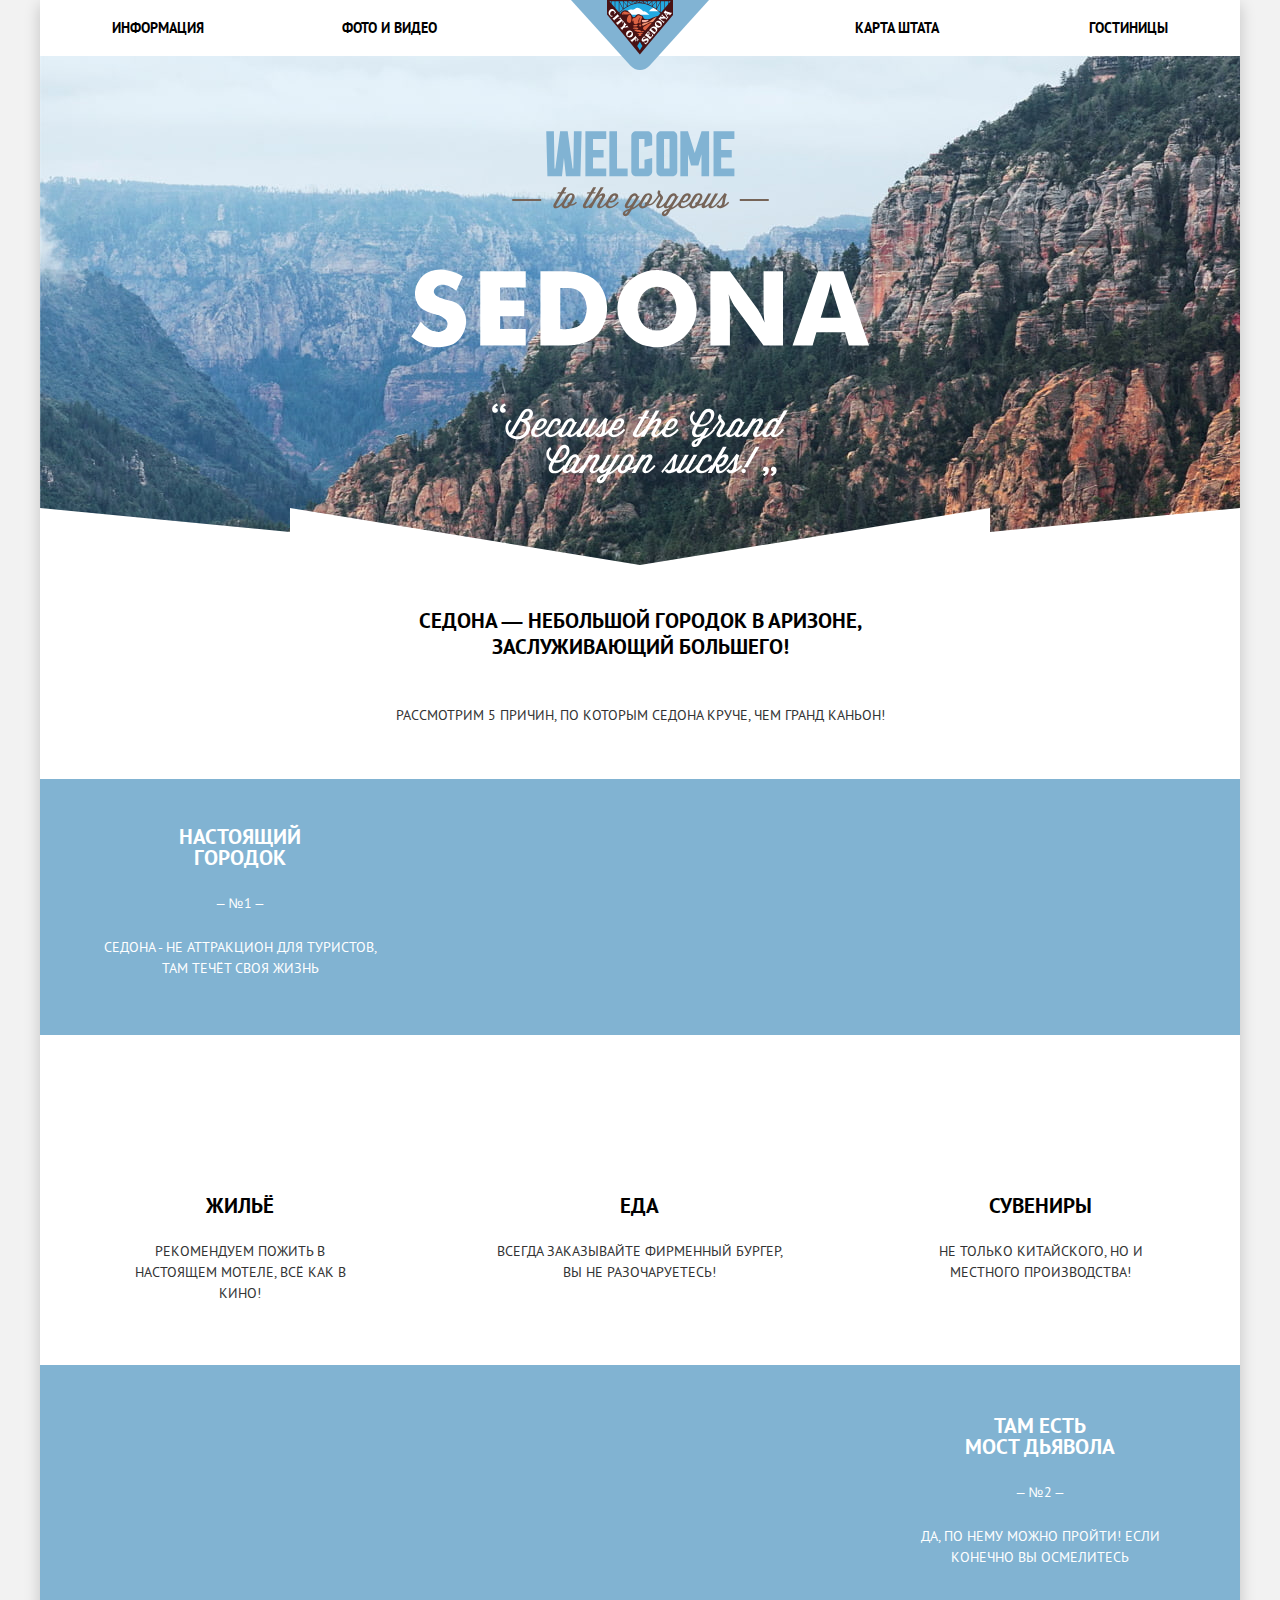
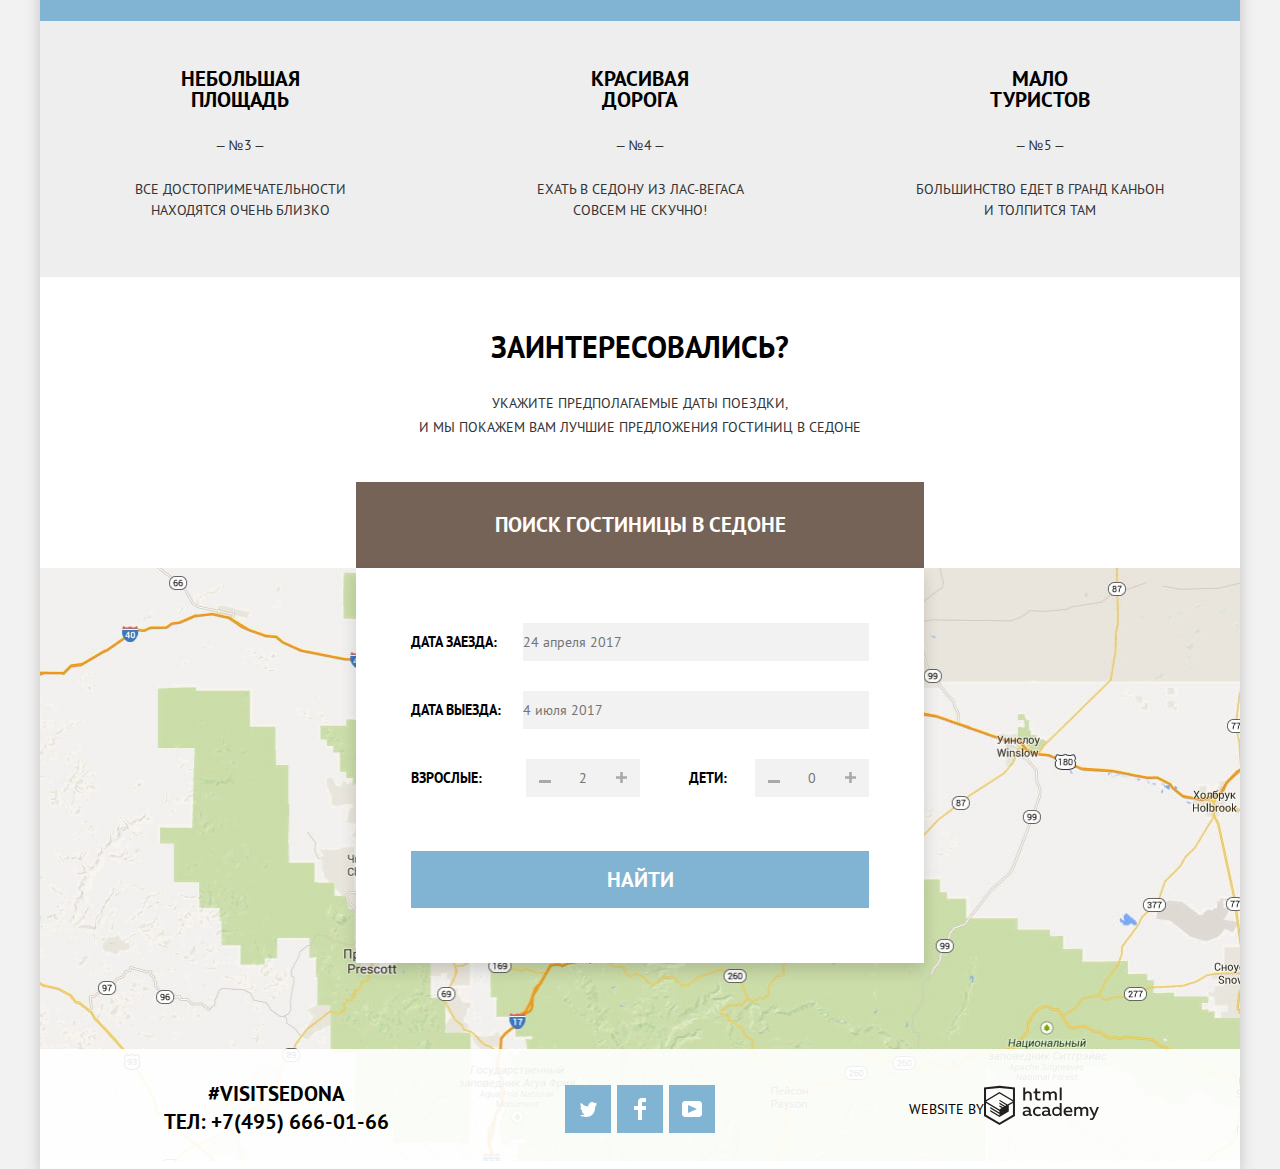
==== index.html @ 0e5178ff "Finished grid" ====
<!DOCTYPE html>
<html lang="ru">
  <head>
    <meta charset="utf-8">
    <title>HTML Academy: Седона</title>
    <link href="css/normalize.css" rel="stylesheet">
    <link href="css/style.css" rel="stylesheet">
  </head>
  <body>
    <div class="main-wrapper">
      <header>
        <!--Navigation bar-->
        <nav class="main-navigation">
          <a class="main-header-logo">
            <img src="img/logo_sedona.svg" width="138" height="70" alt="Логотип сайта поиска отелей «Седона»">
          </a>  
          <ul class="site-navigation">
            <li><a class="nav-link" href="">Информация</a></li>
            <li><a class="nav-link" href="">Фото и видео</a></li>
            <li><a class="nav-link" href="">Карта штата</a></li>
            <li><a class="nav-link" href="hotels.html">Гостиницы</a></li>
          </ul>  
        </nav>
      </header>
    
      <main>
        <section class="features">
          <div class="background-photo">
            <img src="img/caption_welcome.svg" width="457" height="351" alt="Welcome to the gorgeous Sedona, because the Grand Canyon sucks!">
          </div>
          <h1 class="visually-hidden">Cайт поиска отелей «Седона»</h1>
          <div class="features-main">
            <p>Седона — небольшой городок в Аризоне,<br>
              заслуживающий большего!
            </p>    
          </div>
          <div class="features-show">
            <h2>Рассмотрим 5 причин, по которым Седона круче, чем Гранд Каньон!</h2>
          </div>
          <ul class="features-list-first">
            <li class="features-list-light">
              <div class="first-feature">
                <h3 class="feature-title">Настоящий городок</h3>
                <p class="feature-number">&ndash; №1 &ndash;</p>
                <p class="feature-description">Седона - не аттракцион для туристов, там течёт своя жизнь</p>
              </div>
              <ul class="feature-item-list">
                <li class="feature-item-list-house">
                  <h3>Жильё</h3>
                  <p>Рекомендуем пожить в настоящем мотеле, всё как в кино!</p> 
                </li>
                <li class="feature-item-list-food">
                  <h3>Еда</h3>
                  <p>Всегда заказывайте фирменный бургер, вы не разочаруетесь!</p>
                </li>
                <li class="feature-item-list-souvenirs">
                  <h3>Сувениры</h3>
                  <p>Не только китайского, но и местного производства!</p>
                </li>  
              </ul>
            </li>
            <li class="features-list-light">
              <div class="second-feature">
                <h3 class="feature-title">Там есть Мост дьявола</h3>
                <p class="feature-number">&ndash; №2 &ndash;</p>
                <p class="feature-description">Да, по нему можно пройти! Если конечно вы осмелитесь</p>
              </div>
            </li>
          </ul>
          <ul class="features-list-second">
            <li class="features-list-dark">
              <h3 class="feature-title">Небольшая площадь</h3>
              <p class="feature-number">&ndash; №3 &ndash;</p>
              <p class="feature-description">Все достопримечательности находятся очень близко</p>
            </li>
            <li class="features-list-dark">
              <h3 class="feature-title">Красивая дорога</h3>
              <p class="feature-number">&ndash; №4 &ndash;</p>
              <p class="feature-description">Ехать в Седону из Лас-Вегаса совсем не скучно!</p>
            </li>
            <li class="features-list-dark">
              <h3 class="feature-title">Мало туристов</h3>
              <p class="feature-number">&ndash; №5 &ndash;</p>
              <p class="feature-description">Большинство едет в Гранд Каньон и толпится там</p>
            </li>
          </ul>
        </section>
    
        <section>
          <div class="interesting-box">
          <h2 class="visually-hidden">Поиск гостиницы в Седоне</h2>
          <p class="interested-title">Заинтересовались?</p>
          <p class="interested-text">Укажите предполагаемые даты поездки,<br>
           и мы покажем вам лучшие предложения гостиниц в Седоне</p>
          <button class="search-button" type="button">Поиск гостиницы в Седоне</button>
          </div>

          <!--Hotel search form-->
          <div class="search-form-container">
              <form class="search-form" action="https://echo.htmlacademy.ru/" method="get">
                <div class="search-item">
                  <p class="check-in search-fields">
                    <label for="check-in-date">Дата заезда:</label>
                    <input id="check-in-date" type="text" name="check-in-date" placeholder="24 апреля 2017">
                    <!--<button class="button-calendar" type="button">
                      <svg xmlns="http://www.w3.org/2000/svg" width="21" height="22" viewBox="0 0 21 22">
                        <path d="M19.251 2.025h-2.845V.648c0-.381-.294-.689-.656-.689-.363 0-.656.308-.656.689v1.377h-3.938V.648c0-.381-.294-.689-.655-.689-.363 0-.657.308-.657.689v1.377H5.906V.648c0-.381-.294-.689-.656-.689-.363 0-.657.308-.657.689v1.377H1.75C.784 2.025 0 2.847 0 3.862v16.302C0 21.179.784 22 1.75 22h17.501c.966 0 1.749-.821 1.749-1.836V3.862c0-1.015-.783-1.837-1.749-1.837zm.437 18.139a.448.448 0 0 1-.437.459H1.75a.45.45 0 0 1-.438-.459V3.862a.45.45 0 0 1 .438-.459h2.844v1.378c0 .381.294.689.657.689.362 0 .656-.308.656-.689V3.403h3.938v1.378c0 .381.294.689.657.689.361 0 .655-.308.655-.689V3.403h3.938v1.378c0 .381.293.689.656.689.362 0 .656-.308.656-.689V3.403h2.845c.241 0 .437.206.437.459v16.302z"/><path d="M4.594 8.225h2.625v2.066H4.594zM4.594 11.668h2.625v2.067H4.594zM4.594 15.112h2.625v2.066H4.594zM9.188 15.112h2.625v2.066H9.188zM9.188 11.668h2.625v2.067H9.188zM9.188 8.225h2.625v2.066H9.188zM13.781 15.112h2.625v2.066h-2.625zM13.781 11.668h2.625v2.067h-2.625zM13.781 8.225h2.625v2.066h-2.625z"/>
                      </svg>
                    </button>-->
                  </p>
                </div>
                <div class="search-item">
                  <p class="check-out search-fields">
                    <label for="check-out-date">Дата выезда:</label>
                    <input id="check-out-date" type="text" name="check-out-date" placeholder="4 июля 2017">
                    <!--<button class="button-calendar" type="button">
                      <svg xmlns="http://www.w3.org/2000/svg" width="21" height="22" viewBox="0 0 21 22">
                        <path d="M19.251 2.025h-2.845V.648c0-.381-.294-.689-.656-.689-.363 0-.656.308-.656.689v1.377h-3.938V.648c0-.381-.294-.689-.655-.689-.363 0-.657.308-.657.689v1.377H5.906V.648c0-.381-.294-.689-.656-.689-.363 0-.657.308-.657.689v1.377H1.75C.784 2.025 0 2.847 0 3.862v16.302C0 21.179.784 22 1.75 22h17.501c.966 0 1.749-.821 1.749-1.836V3.862c0-1.015-.783-1.837-1.749-1.837zm.437 18.139a.448.448 0 0 1-.437.459H1.75a.45.45 0 0 1-.438-.459V3.862a.45.45 0 0 1 .438-.459h2.844v1.378c0 .381.294.689.657.689.362 0 .656-.308.656-.689V3.403h3.938v1.378c0 .381.294.689.657.689.361 0 .655-.308.655-.689V3.403h3.938v1.378c0 .381.293.689.656.689.362 0 .656-.308.656-.689V3.403h2.845c.241 0 .437.206.437.459v16.302z"/><path d="M4.594 8.225h2.625v2.066H4.594zM4.594 11.668h2.625v2.067H4.594zM4.594 15.112h2.625v2.066H4.594zM9.188 15.112h2.625v2.066H9.188zM9.188 11.668h2.625v2.067H9.188zM9.188 8.225h2.625v2.066H9.188zM13.781 15.112h2.625v2.066h-2.625zM13.781 11.668h2.625v2.067h-2.625zM13.781 8.225h2.625v2.066h-2.625z"/>
                      </svg>
                    </button>-->
                  </p>
                </div>
                <div class="search-item-guests">
                  <p class="guests search-fields">
                    <label for="adults">Взрослые:</label>
                    <button class="button-minus btn-minus-adults" type="button">
                        <svg width="12" height="3" viewBox="0 0 12 3" fill="none" xmlns="http://www.w3.org/2000/svg">
                          <rect width="12" height="3" fill="#A9A9A9"/>
                        </svg>
                    </button> 
                    <input id="adults" type="text" name="amount-of-adults" placeholder="2">
                    <button class="button-plus" type="button">
                        <svg width="11" height="11" viewBox="0 0 11 11" fill="none" xmlns="http://www.w3.org/2000/svg">
                          <path fill-rule="evenodd" clip-rule="evenodd" d="M4.23086 6.76932V11H6.76932V6.76932H11V4.23086H6.76932V0H4.23085V4.23086H0V6.76932H4.23086Z" fill="#A9A9A9"/>
                        </svg>
                    </button>
                  </p>
                  <p class="guests search-fields">
                    <label class="children-label" for="children">Дети:</label>
                    <button class="button-minus btn-minus-children" type="button">
                      <svg width="12" height="3" viewBox="0 0 12 3" fill="none" xmlns="http://www.w3.org/2000/svg">
                      <rect width="12" height="3" fill="#A9A9A9"/>
                      </svg>
                    </button>
                    <input id="children" type="text" name="amount-of-children" placeholder="0">
                    <button class="button-plus" type="button">
                      <svg width="11" height="11" viewBox="0 0 11 11" fill="none" xmlns="http://www.w3.org/2000/svg">
                      <path fill-rule="evenodd" clip-rule="evenodd" d="M4.23086 6.76932V11H6.76932V6.76932H11V4.23086H6.76932V0H4.23085V4.23086H0V6.76932H4.23086Z" fill="#A9A9A9"/>
                      </svg>
                    </button>
                  </p>
                </div>
                <button class="submit-button" type="submit">Найти</button>
              </form>
          </div>
        </section>
        <div class="map">
        <img src="img/map.jpg" width="1200" height="594" alt="Карта города Седона">
        </div>
      </main>   
      
      <footer class="main-footer">
        <section class="footer-contacts">
          <h3 class="visually-hidden">Контакты</h3>
          <p>
            <a href="">#visitSEDONA</a><br>
            <a href="tel:+74956660166">Тел: +7(495) 666-01-66</a>
          </p>
        </section>
    
        <section class="footer-social">
          <h3 class="visually-hidden">Ссылки на соцсети</h3>
          <ul>
            <li>
              <a class="social-button" href="">
                <span class="visually-hidden">Твиттер</span>
                <svg width="17" height="16" viewBox="0 0 17 16" fill="none" xmlns="http://www.w3.org/2000/svg">
                  <title>twitter</title>
                  <path d="M10.95 1.14409C12.635 0.648089 13.934 1.41409 14.527 2.32309C15.2 2.09209 15.858 1.84209 16.538 1.61509C16.5249 2.30145 16.2117 2.94761 15.681 3.38309C16.366 3.55309 16.985 2.89209 16.985 2.89209C16.816 3.89209 15.979 4.68009 15.422 4.91609C15.191 11.6661 12.247 16.1331 5.34498 15.9981H4.89898C4.48898 15.9981 0.734977 15.5381 0.000976562 14.1111C2.27198 14.3071 3.89398 13.6891 4.69398 12.9341C3.73398 12.6341 2.01498 12.4571 1.71498 9.98409C2.06398 10.0901 2.27898 10.2121 2.90498 10.1031C1.70498 9.24709 0.373977 8.53009 0.447977 6.33009C0.732977 6.65809 1.51498 6.86609 1.78798 6.80209C1.08498 6.56109 -0.182023 3.44209 0.893977 1.85009C2.71198 3.70409 4.62898 5.45609 8.04598 5.62309C8.25398 3.33009 9.18298 1.79309 10.95 1.14409Z" fill="white"/>
                </svg>
              </a>         
            </li>
              <li>
                <a class="social-button" href="">
                  <span class="visually-hidden">Фейсбук</span>
                  <svg xmlns="http://www.w3.org/2000/svg" width="12" height="22" viewBox="0 0 12 22">
                    <title>facebook</title>
                    <path fill="#FFF" d="M12 4V0H8a4 4 0 0 0-4 4v4H0v4h4v10h4V12h4V8H8V4h4z"/>
                  </svg>
                </a>
              </li>
              <li>
                <a class="social-button" href="">
                  <span class="visually-hidden">Ютуб</span>
                  <svg xmlns="http://www.w3.org/2000/svg" xmlns:xlink="http://www.w3.org/1999/xlink" width="20" height="16" viewBox="0 0 20 16">
                  <title>youtube</title>
                  <path fill="#FFF" d="M17 0H3C1.35 0 0 1.35 0 3v10c0 1.65 1.35 3 3 3h14c1.65 0 3-1.35 3-3V3c0-1.65-1.35-3-3-3zM6.027 11.998V4.002L15.014 8l-8.987 3.998z"/>
                  </svg>
                </a>
              </li>
          </ul>
        </section>
    
        <p class="footer-copyright">Website by 
          <a class="logo-academy" href="https://htmlacademy.ru/intensive/htmlcss">
            <svg id="Layer_1" data-name="Layer 1" xmlns="http://www.w3.org/2000/svg" width="115" height="41" viewBox="0 0 108.08 36.85">
              <title>Перейти на сайт HtmlAcademy</title>
              <path d="M44.61,26.88a2,2,0,0,0,.55-0.1v1.33a3.25,3.25,0,0,1-1.18.21,1.67,1.67,0,0,1-1.67-1,4.84,4.84,0,0,1-3.14,1.08c-1.51,0-2.91-.83-2.91-2.55,0-2.13,2-2.79,3.71-2.79a11.08,11.08,0,0,1,2.17.25v-0.3c0-1-.76-1.77-2.19-1.77a7.42,7.42,0,0,0-3,.64v-1.7a10.21,10.21,0,0,1,3.19-.55c2.36,0,3.81,1.12,3.81,3.65v3a0.54,0.54,0,0,0,.49.59h0.17Zm-6.44-1.13A1.35,1.35,0,0,0,39.63,27h0.11a3.39,3.39,0,0,0,2.41-1V24.58a9.72,9.72,0,0,0-1.81-.21c-1,0-2.16.33-2.16,1.38h0Zm12.36-6.11a5,5,0,0,1,2.57.64V22a4.08,4.08,0,0,0-2.3-.7,2.75,2.75,0,1,0,0,5.49,5,5,0,0,0,2.43-.64v1.71a6.27,6.27,0,0,1-2.76.57A4.21,4.21,0,0,1,46,24.51q0-.21,0-0.41a4.32,4.32,0,0,1,4.18-4.46h0.38Zm12.17,7.24a2,2,0,0,0,.55-0.1v1.33a3.25,3.25,0,0,1-1.18.21,1.67,1.67,0,0,1-1.67-1,4.84,4.84,0,0,1-3.14,1.08c-1.51,0-2.91-.83-2.91-2.55,0-2.13,2-2.79,3.71-2.79a11.08,11.08,0,0,1,2.17.25v-0.3c0-1-.76-1.77-2.19-1.77a7.42,7.42,0,0,0-3,.64v-1.7a10.21,10.21,0,0,1,3.19-.55c2.36,0,3.81,1.12,3.81,3.65v3a0.54,0.54,0,0,0,.49.59h0.17Zm-6.44-1.13A1.35,1.35,0,0,0,57.73,27h0.11a3.39,3.39,0,0,0,2.41-1V24.58a9.72,9.72,0,0,0-1.81-.21c-1.06,0-2.16.33-2.16,1.38h0ZM73,16V28.2H71.35V26.88a3.88,3.88,0,0,1-3.19,1.54,4.4,4.4,0,0,1,0-8.78,3.81,3.81,0,0,1,3,1.3V16H73Zm-4.53,5.22a2.76,2.76,0,1,0,0,5.52A2.86,2.86,0,0,0,71.15,25V23A2.91,2.91,0,0,0,68.49,21.27ZM79,19.64c3.31,0,4.46,2.68,3.92,5.09H76.7c0.21,1.5,1.67,2.11,3.19,2.11a6.11,6.11,0,0,0,2.64-.59v1.6a7.14,7.14,0,0,1-3,.57C77,28.42,74.78,27,74.78,24a4.18,4.18,0,0,1,4-4.39H79Zm0.09,1.54a2.28,2.28,0,0,0-2.44,2.1v0.06H81.3A2,2,0,0,0,79.13,21.18Zm5.73,7V19.87h1.65v1a3.81,3.81,0,0,1,2.78-1.27A2.86,2.86,0,0,1,91.89,21a4.12,4.12,0,0,1,2.91-1.33A3.06,3.06,0,0,1,98,23V28.2h-1.9V23.05a1.59,1.59,0,0,0-1.42-1.75H94.42a2.8,2.8,0,0,0-2.07,1.12V28.2h-1.9V23.05A1.59,1.59,0,0,0,89,21.31H88.8a3,3,0,0,0-2.21,1.29v5.63H84.86Zm21.31-8.33h1.9l-3.91,9.46c-0.9,2.17-2.09,2.86-3.35,2.86a4.76,4.76,0,0,1-1.1-.14V30.46a2.86,2.86,0,0,0,.85.12c0.9,0,1.58-.64,2.07-1.9l0.17-.42-4-8.4h2l2.86,6.29ZM38.73,1.46V6.22a3.81,3.81,0,0,1,2.7-1.14,3.25,3.25,0,0,1,3.44,3.4v5.15H43V8.72a1.81,1.81,0,0,0-1.61-2h-0.3a2.93,2.93,0,0,0-2.32,1.39v5.52h-1.9V1.46h1.9ZM49.94,2.31v3h3V6.91h-3v3.81c0,1.1.5,1.46,1.58,1.46a4.49,4.49,0,0,0,1.69-.33v1.6A6.8,6.8,0,0,1,51,13.8a2.55,2.55,0,0,1-2.86-2.74V6.89H46.58V5.26h1.5V2.74Zm5.4,11.31V5.28H57v1A3.81,3.81,0,0,1,59.77,5a2.86,2.86,0,0,1,2.6,1.33A4.12,4.12,0,0,1,65.28,5,3.06,3.06,0,0,1,68.44,8.4v5.21h-1.9V8.46a1.59,1.59,0,0,0-1.42-1.75H64.89a2.8,2.8,0,0,0-2.07,1.12v5.78h-1.9V8.46A1.59,1.59,0,0,0,59.5,6.71H59.27A3,3,0,0,0,57.06,8v5.63H55.34ZM71.17,1.45H73V13.6H71.17V1.45ZM14.71,0H14.55L0,1.54V28.21l14.55,8.66,14.55-8.66V1.54Zm12.5,27.1L14.55,34.64,1.9,27.12V16.18l12.59,7.5V25L5.86,19.9v1.31l8.68,5.21v1.39L5.87,22.65V24l8.68,5.21,8.75-5.24V18.31L27.2,16V27.12Zm0-12.53-3.48,2-1.6,1L14.51,13v1.31L21,18.23H21l-0.14.09-1,.54-5.37-3.2V17l4.24,2.52-1,.67-3.2-1.9v1.31l2.1,1.24L14.5,22.1,2,14.65,14.51,7.11Zm0-1.32L14.49,5.76,1.91,13.25v-10L14.56,1.92,27.21,3.25v10h0Z" transform="translate(0 -0.02)" fill="#231f20"/>
            </svg>
          </a>
        </p> 
      </footer>      
    </div>
  </body>
</html>
---- css/style.css ----
.visually-hidden {
  position: absolute;
  width: 1px;
  height: 1px;
  margin: -1px;
  border: 0;
  padding: 0;
  clip: rect(0 0 0 0);
  overflow: hidden;
}

@font-face {
  font-family: 'PT Sans';
  font-style: normal;
  font-weight: normal;
  src: url("../fonts/ptsans.woff2") format("woff2"),
  url("../fonts/ptsans.woff") format("woff");
}

@font-face {
  font-family: 'PT Sans';
  font-style: normal;
  font-weight: bold;
  src: url("../fonts/ptsansbold.woff2") format("woff2"),
  url("../fonts/ptsansbold.woff") format("woff");
}

:root {
  --basic-black: #000000;
  --basic-white: #FFFFFF;
  --basic-dark: #333333;
  --basic-brown: #766357;
  --basic-grey: #F2F2F2;
  --bright: #81B3D2;

  --form-background: #888888;
  
  --button-brown-hover:#604E43;
  --button-brown-active:#503E33;
  
  --bright-hover: #669EC0;
  --bright-active: #5496BD;

  --light-grey: #EEEEEE;
  --grey-hover: #EBEBEB;
  --light-brown: #A9A9A9; 
  --footer-color: rgba(255, 255, 255, 0.9);
  --white-active: rgba(255, 255, 255, 0.3);
  --arrow-up: #CACACA;

  --rating-color: #666666;

  --logo-normal-background: #231F20;
  --logo-pressed-background: #BDBBBC;

  --black-with-opacity: rgba(0, 0, 0, 0.3);
  --form-shadow-color: rgba(0, 1, 1, 0.15);
  --pages-shadow: rgba(0, 1, 1, 0.2);
  --border-color: #E5E5E5;
}

body {
  min-width: 1200px;
  margin: 0;
  padding: 0;
  font-family: "PT Sans", Arial, sans-serif;
  font-size: 14px;
  line-height: 26px;
  font-weight: bold;
  color: var(--basic-black);
  text-transform: uppercase;
  background-color: var(--basic-grey);
  background-position: top center;
  background-repeat: no-repeat;
}

a {
  text-decoration: none;
}
  
img {
  max-width: 100%;
  height: auto;
}

:focus {
  outline: none;
}


/* Grid */

html {
  height: 100%;
}

.main-wrapper {
  min-height: 100%;
  display: grid;
  grid-template-rows: min-content 1fr min-content;
  align-content: start;
  width: 1200px;
  margin-right: auto;
  margin-left: auto;
  background-color: var(--basic-white); 
  box-shadow: 0px 5px 15px var(--pages-shadow);
}

.container {
  width: 1054px;
  margin-left: auto;
  margin-right: auto;
}
/* Main navigation */

.main-navigation {
  position: relative;

  font-size: 14px; /*Может это не нужно, отнаследуется от body?*/
  line-height: 26px; /*Может это не нужно, отнаследуется от body?*/
  color: var(--basic-black);
  background-position: center;
}

.main-header-logo {
  position: absolute;
  top: 0;
  left: 50%;
  transform: translateX(-50%);
  width: 138px;
  height: 70px;
}

.site-navigation {
  display: flex;
  align-items: center;
  width: auto;
  min-height: 56px;
  padding-left: 72px;
  padding-right: 72px;
  margin: 0;
  list-style: none;
}

.site-navigation li {
  flex-basis: 100%; 
}

.site-navigation li:first-child,
.site-navigation li:nth-child(2) {
  text-align: left;
}

.site-navigation li:nth-child(3) {
  margin-left: 138px;
}

.site-navigation li:nth-child(3) ,
.site-navigation li:last-child {
  text-align: right;
}

.site-navigation a:not([href]) {
  color: var(--basic-brown);
}

/* User navigation */

.site-navigation a {
  color: var(--basic-black);
}

.nav-link:visited {
  color: var(--black-with-opacity);
}

.nav-link:focus {
  color: var(--bright);
}

.nav-link:hover {
  color: var(--bright);
}

.nav-link:active {
  color: var(--black-with-opacity);
}

/*Index page-Main*/

.background-photo {
  height: 509px;
  background-image: 
    url("../img/zigzag.svg"),
    url("../img/background_photo_index.jpg");
  background-repeat: no-repeat;
  background-position: center bottom -2px, center top;
}

.background-photo img {
  display: block;
  width: 459px;
  margin: 0 auto;
  padding-top: 75px;
}

/*Features*/

.features {
  text-align: center;
  font-size: 21px;
  line-height: 26px;
}

.features-main {
  display: flex;
  flex-wrap: wrap;
  justify-content: center;
  text-align: center;
  align-items: center;
  margin-top: 43px;
  margin-bottom: 42px;
}

.features-main p {
  font-size: 21px;
  line-height: 26px;
  margin: 0;
}

.features-show {
  display: flex;
  flex-wrap: wrap;
  justify-content: center;
  text-align: center;
  align-items: center;
  margin-bottom: 51px;
}

.features-show h2 {
  margin: 0;
  font-size: 14px;
  line-height: 26px;
  font-weight: normal;
  color: var(--basic-dark);
}

.features-list-first {
  display: flex;
  flex-direction: column;
  flex-wrap: wrap;

  list-style: none;
  padding: 0;
  margin: 0;
}

.first-feature {
  display: flex;
  flex-direction: column;
  align-items: center;
  flex-wrap: wrap;
  width: 400px;
  min-height: 256px;
  margin: 0;
}

.features-list-light {
  color: var(--basic-white);
  background-color: var(--bright);
}

.feature-title {
  margin-top: 0;
  margin-bottom: 25px;
  font-size: 21px;
  line-height: 21px;
}

.first-feature .feature-title {
  padding-top: 47px;
  display: flex;
  flex-wrap: wrap;
  width: 122px;
}

.first-feature .feature-description {
  display: flex;
  flex-wrap: wrap;
  width: 297px;
}

.feature-number {
  margin-top: 0;
  margin-bottom: 23px;
}

.feature-description {
  margin: 0;
}

.feature-number,
.feature-description {
  font-weight: normal;
  font-size: 14px;
  line-height: 21px;
}

.feature-item-list {
  display: flex;
  flex-wrap: wrap;
  min-height: 330px;
  padding: 0;
 
  list-style: none;
  background-color: var(--basic-white);
}

.feature-item-list-house {
  width: 254px;
  margin-top: 160px;
  margin-bottom: 0;
  margin-left: 73px;
  margin-right: 124px;
}

.feature-item-list-food {
  width: 297px;
  margin-top: 160px;
  margin-bottom: 0;
  margin-right: 118px;
}

.feature-item-list-souvenirs {
  margin-top: 160px;
  margin-bottom: 0;
  width: 269px;
}

.feature-item-list h3 {
  margin: 0;
  margin-bottom: 25px;
  font-size: 21px;
  line-height: 21px;
  color: var(--basic-black);
}

.feature-item-list p {
  margin: 0;
  font-weight: normal;
  font-size: 14px;
  line-height: 21px;
  color: var(--basic-dark);
}

.second-feature{
  display: flex;
  flex-direction: column;
  align-items: center;
  flex-wrap: wrap;
  width: 400px;
  min-height: 256px;
  margin: 0;
  margin-left: auto;
}

.second-feature .feature-title {
  padding-top: 50px;
  display: flex;
  flex-wrap: wrap;
  width: 150px;
}

.second-feature .feature-description {
  display: flex;
  flex-wrap: wrap;
  width: 301px;
}

.features-list-second {
  display: flex;
  flex-wrap: wrap;
  height: 256px;
  width: 100%;

  list-style: none;
  background-color: var(--light-grey);
  padding: 0;
  margin: 0;
}

.features-list-dark {
  display: flex;
  flex-direction: column;
  align-items: center;
  width: 400px;
  padding-top: 47px;
  padding-bottom: 54px;
}

.features-list-dark .feature-title {
  display: flex;
  flex-wrap: wrap;
  align-items: center;
  width: 119px;

  font-size: 21px;
  line-height: 21px;
}

.features-list-dark .feature-description {
  display: flex;
  flex-wrap: wrap;
  align-items: center;
  width: 258px;
}

.features-list-dark .feature-description,
.features-list-dark .feature-number {
  font-weight: normal;
  font-size: 14px;
  line-height: 21px;
  color: var(--basic-dark);
}

.interesting-box {
  display: flex;
  flex-direction: column;
  flex-wrap: wrap;
  min-height: 233px;
  margin-top: 58px;
  align-items: center;
}

.interested-title {
  text-align: center;
  margin: 0;
  font-size: 30px;
  line-height: 24px;
}

.interested-text {
  text-align: center;
  margin-top: 32px;
  line-height: 24px;
  color: var(--basic-dark);
  font-weight: normal;
}

/*Button navigation*/

.search-button {
  display: flex;
  flex-direction: column;
  align-items: center;
  justify-content: center;
  margin-top: auto;
  width: 568px;
  height: 86px;
  padding: 0;

  font-family: PT Sans;
  font-style: normal;
  font-weight: bold;
  font-size: 21px;
  line-height: 26px;
  text-transform: uppercase;
  color: var(--basic-white);
  background-color: var(--basic-brown);
  border: none;
}

.search-button:hover,
.search-button:focus {
  background-color: var(--button-brown-hover);
}

.search-button:active {
  color: var(--white-active);
  background-color: var(--button-brown-active);
}

/*Hotel search form*/

.search-form-container {
  position: absolute;
  width: 1200px;
  display: flex;
  justify-content: center;
}

.search-form {
 /* display: grid;
  grid-template-columns: 1fr;
  grid-template-rows: 30px 30px 54px auto;
  grid-column-gap: 0px;
  grid-row-gap: 30px;*/
  display: flex;
  flex-direction: column;
  align-items: center;
  width: 458px;
  height: 285px;
  padding: 55px 55px;
 
  background: var(--basic-white);
  box-shadow: 0px 7px 15px var(--form-shadow-color);
}

.search-item .check-in {
  margin-top: 0;
  margin-bottom: 0;
}

.search-item-guests {
  display: flex;
  justify-content: space-between;
  width: 100%;
  margin-bottom: 30px;
}

.guests {
  width: 100%;
  min-width: 226px;
}

.children-label {
  margin-left: auto;
}

.search-item-guests .guests {
  margin-top: 0;
  margin-bottom: 0;
}

.search-form:nth-last-child(-1) {
  margin-top: 0;
  margin-bottom: 0;
}

.check-out {
  margin: 0;
}

.check-in input,
.check-out input {
  width: 346px;
  height: 38px;
  padding: 0;
}

.guests input {
  width: 38px;
  height: 38px;
  padding: 0;
  text-align: center;
}

.search-item {
  min-width: 458px;
  margin-bottom: 30px;
  margin-top: 0;
  justify-self: center;
}

.search-fields {
  display: flex;
  justify-content: space-between;
  align-items: center;
}

.search-fields label {
  font-weight: bold;
  font-size: 14px;
  line-height: 26px;
  align-items: center;
}

.search-fields input {
  background-color: var(--basic-grey);
  border: none;
}

.search-fields input:hover {
  background-color: var(--grey-hover);
}

.search-fields input:focus {
  background: var(--basic-white);
  border: 2px solid var(--border-color);
  box-sizing: border-box;
}

.btn-minus-children {
  margin-left: 28px;
}

.btn-minus-adults {
  margin-left: auto;
}

.button-minus,
.button-plus {
  width: 38px;
  height: 38px;
  padding: 0;
}

.button-minus,
.button-plus,
.button-calendar {
  fill: var(--light-brown);
  background-color: var(--basic-grey);
  border: none;
  /*margin: 0;*/
}

.button-minus:hover rect,
.button-minus:focus rect,
.button-plus:hover path,
.button-plus:focus path,
.button-calendar:hover path,
.button-calendar:focus path {
  fill: var(--basic-black);
}

.button-minus:active rect,
.button-plus:active path,
.button-calendar:active path {
  fill: var(--bright);
} 

.submit-button {
  /*grid-area: 4 / 1 / 5 / 2;
  justify-self: center;*/
  width: 458px;
  height: 58px;
  padding: 0;
  margin-top: 24px;
  margin-left: 0;
  margin-bottom: 0;
  margin-right: 0;
  font-family: PT Sans;
  font-style: normal;
  font-weight: bold;
  font-size: 21px;
  line-height: 26px;
  text-align: center;
  text-transform: uppercase;
  color: var(--basic-white);
  background-color: var(--bright);
  border: none;
}

.submit-button:hover,
.submit-button:focus {
  background-color: var(--bright-hover);
}

.submit-button:active {
  color: var(--white-active);
  background-color: var(--bright-active);
}

.map {
  margin-bottom: -120px;
}

/* Footer */

.main-footer {
  display: grid;
  align-items: center;
  grid-template-columns: 1fr 1fr 1fr;
  padding-left: 73px;
  padding-right: 73px;
  min-height: 120px;

  color: var(--basic-black);
  background-color: var(--footer-color);
}

.footer-contacts {
  margin: 0;
  width: 327px;
  text-align: center;
}

.footer-contacts a {
  font-size: 21px;
  line-height: 26px;
  color: var(--basic-black);
  text-decoration: none;
}

.footer-contacts a:hover,
.footer-contacts a:focus {
  color: var(--bright);
  text-decoration: none;
}

.footer-social {
  width: 400px;
  justify-self: center;
  text-align: center;
}

.footer-social ul {
  display: flex;
  justify-content: space-between;
  width: 150px;
  margin: auto;
  padding: 0;

  list-style: none;
}

.footer-social li {
  width: 46px;
  height: 48px;
  background-color: var(--bright);
}

.social-button {
  text-decoration: none;
  display: flex;
  align-items: center;
  justify-content: center;
  width: 100%;
  height: 100%;
}

.social-button:focus {
  background-color: var(--bright-hover);
}

.social-button:hover {
  background-color: var(--bright-hover);
}

.social-button:active path{
  background-color: var(--bright-active);
  fill: var(--white-active);
}

.footer-copyright {
  display: flex;
  justify-content: center;
  align-items: center;
  width: 327px;
  margin: 0;

  font-weight: normal;
  font-size: 14px;
  line-height: 26px;
  text-align: center;
}

.logo-academy path {
  fill:var(--logo-normal-background);
}

.logo-academy:focus path{
  fill: var(--bright);
}

.logo-academy:hover path {
  fill: var(--bright);
}

.logo-academy:active path{
  fill: var(--logo-pressed-background);
}

/*Hotel page-Main*/
/*Hotel filter form*/

.hotel-filter {
  display: flex;
  flex-wrap: wrap;
  width: 1200px;
  min-height: 217px;

  background-color: var(--form-background);
  background-image: 
    url("../img/background_photo_hotels.jpg");
  background-repeat: no-repeat;
}

.hotel-filter-form {
  display: flex;
  flex-wrap: wrap;
  width: 100%;
  height: 100%;
  margin-left: 72px;
  margin-right: 73px;
  margin-top: 26px;
  margin-bottom: 31px;

  /*background-color: var(--form-background);
  background-image: 
    url("../img/background_photo_hotels.jpg");
  background-repeat: no-repeat;*/
}

.infrastructure-item {
  margin: 0;
  margin-right: 119px;
  padding: 0;
  border: none;
}

.infrastructure {
 display: grid;
 gap: 25px;
 margin: 0;
 margin-top: 24px;
 padding: 0;
}

.housing-type {
  display: grid;
  gap: 25px;
  margin: 0;
  margin-top: 24px;
  padding: 0;
}

.housing-type-item {
  margin: 0;
  padding: 0;
  border: none;
}

.rate {
  display: flex;
  flex-direction: column;
  align-items: flex-start;
  min-width: 317px;
  margin: 0;
  margin-left: auto;
  padding: 0;
  border: none;
}

.rate-price {
  margin: 0;
  align-content: flex-start;
}

.price {
  margin: 0;
  margin-top: 11px;
}

.hotel-filter-form legend,
.rate {
  font-size: 16px;
  line-height: 21px;
  color: var(--basic-white);
}

.infrastructure,
.housing-type {
  list-style: none;
}

.infrastructure li,
.housing-type li {
  font-weight: normal;
  font-size: 14px;
  line-height: 21px;
  color: var(--basic-white);
}

.show-button {
  display: flex;
  width: 137px;
  height: 36px;
  align-items: center;
  justify-content: center;
  padding: 0;
  margin: 0;
  margin-top: 55px;
}
.show-button,
.show-button:active {
  font-weight: normal;
  font-size: 14px;
  line-height: 21px;
  align-items: center;
  text-transform: uppercase;
  background-color: transparent;
  color: var(--basic-white);
  border: 2px solid var(--basic-white);
  border-radius: 2px;
}

.show-button:hover,
.show-button:focus {
  color: var(--basic-black);
  background-color: var(--basic-white);
}


/*Search-results*/

.search-results {
  display: flex;
  flex-wrap: wrap;
  width: 1054px;
  min-height: 85px;
  align-items: center;
  padding-left: 73px;
  padding-right: 73px;
  margin: 0;

  background-color: var(--basic-white);
  border-bottom: 1px solid var(--border-color);
}

.search-results h2 {
  display: flex;
  flex-wrap: wrap;
  justify-content: flex-start;
  margin: 0;
  padding: 0;
  padding-right: 46px;

  font-size: 21px;
}

.search-results p {
  font-weight: normal;
  font-size: 12px;
  line-height: 18px;
  margin: 0;
}

.sorting {
  display: flex;
  flex-wrap: wrap;

  list-style: none;
  margin: 0;
}

.sorting-item:first-child {
  padding-right: 32px;
}

.sorting-item:nth-child(2) {
  padding-right: 33px;
}

.arrow-up-down {
  display: flex;
  margin-left: auto;
}

.arrow-up {
  padding-right: 12px;
}

.search-results a {
  font-weight: normal;
  font-size: 12px;
  line-height: 18px;
  color: var(--basic-black);
}

.sorting-item:first-child a {
  color: var(--bright);
}

.sorting-item:nth-child(2) a {
  color: var(--black-with-opacity);
  border-bottom: 1px dashed var(--bright);
}

.sorting-item:last-child a {
  color: var(--black-with-opacity);
  border-bottom: 1px dashed var(--bright);
}

.sorting-item a:hover,
.sorting-item a:focus {
  color: var(--bright);
}

.sorting-item a:active {
  color: var(--basic-black);
  border-bottom: none;
}

.arrow-up path {
  fill: var(--arrow-up);
}

.arrow-down path {
  fill: var(--bright);
}

.arrow-up:focus path,
.arrow-down:focus path {
  fill: var(--basic-black)
}

.arrow-up:hover path,
.arrow-down:hover path {
  fill: var(--basic-black);
}

.arrow-up:active path,
.arrow-down:active path {
  fill: var(--bright);
}

/*Hotels-search results*/

.results-list {
  list-style: none;
  margin: 0;
  padding: 0;
}

.results-list li {
  display: flex;
  flex-wrap: wrap;
  align-items: center;
  min-height: 150px;
  padding-left: 73px;
  padding-right: 73px;

  border-bottom: 1px solid var(--border-color);
}

.image-box {
  display: flex;
  align-items: center;
  justify-content: center;
}

.hotel-item {
  display: flex;
  flex-direction: column;
  align-items: flex-start;
  margin-left: 29px;
  min-height: 90px;
}


.hotel-item h3 {
  margin-bottom: 7px;
  margin-top: 0;

  font-weight: bold;
  font-size: 21px;
  line-height: 26px;
}

.hotel-item span {
  font-weight: normal;
  font-size: 14px;
  line-height: 21px;
}
.hotel-item-more-book {
  display: grid;
  column-gap: 6px;
  row-gap: 16px;
}

.hotel-item-price {
  grid-column-start: 2;
  grid-row-start: 1;
}

.more-button {
  display: flex;
  align-items: center;
  justify-content: center;
  width: 110px;
  height: 27px;

  font-style: normal;
  font-weight: bold;
  font-size: 14px;
  line-height: 21px;
  color: var(--basic-white);
  text-transform: uppercase;
  background-color: var(--bright);
  border: none;
}

.book-button {
  display: flex;
  align-items: center;
  justify-content: center;
  width: 142px;
  height: 27px;

  font-style: normal;
  font-weight: bold;
  font-size: 14px;
  line-height: 21px;
  color: var(--basic-white);
  text-transform: uppercase;
  background-color: var(--basic-brown);
  border: none;
}

.more-button:hover,
.more-button:focus {
  background-color: var(--bright-hover);
}

.book-button:hover,
.book-button:focus {
  background-color: var(--button-brown-hover);
}

.more-button:active{
  background-color: var(--bright-active);
  color: var(--white-active);
}

.book-button:active{
  background-color: var(--button-brown-active);
  color: var(--white-active);
}

.hotel-rating {
  display: flex;
  margin-left: auto;
  flex-direction: column;
  align-items: flex-end;
  min-height: 90px;
}

.rating {
  width: 110px;
  height: 27px;
  display: flex;
  align-items: center;
  justify-content: center;
  margin-top: 50px;
  margin-bottom: 0;

  font-style: normal;
  font-weight: normal;
  font-size: 14px;
  line-height: 21px;
  color: var(--rating-color);
  background-color: var(--basic-grey);
}

.stars {
  background-image: url("../img/star.svg");
  background-repeat: space;
  width: 19px;
  height: 17px;
  margin: 0;
}

.stars-1 {
  width: 19px;
}

.stars-2 {
  width: 43px;
}

.stars-3 {
  width: 67px;
}
/*Не могу понять, почему 4 звезды вставляет 5 звезд, а 5-вставляет 6 звезд?Или это еще не нужно делать? Я считала так: 19*4+5*3=91(ширина звезд и 5-расстояние между звездами)*/
.stars-4 {
  width: 91px;
}

.stars-5 {
  width: 115px;
}
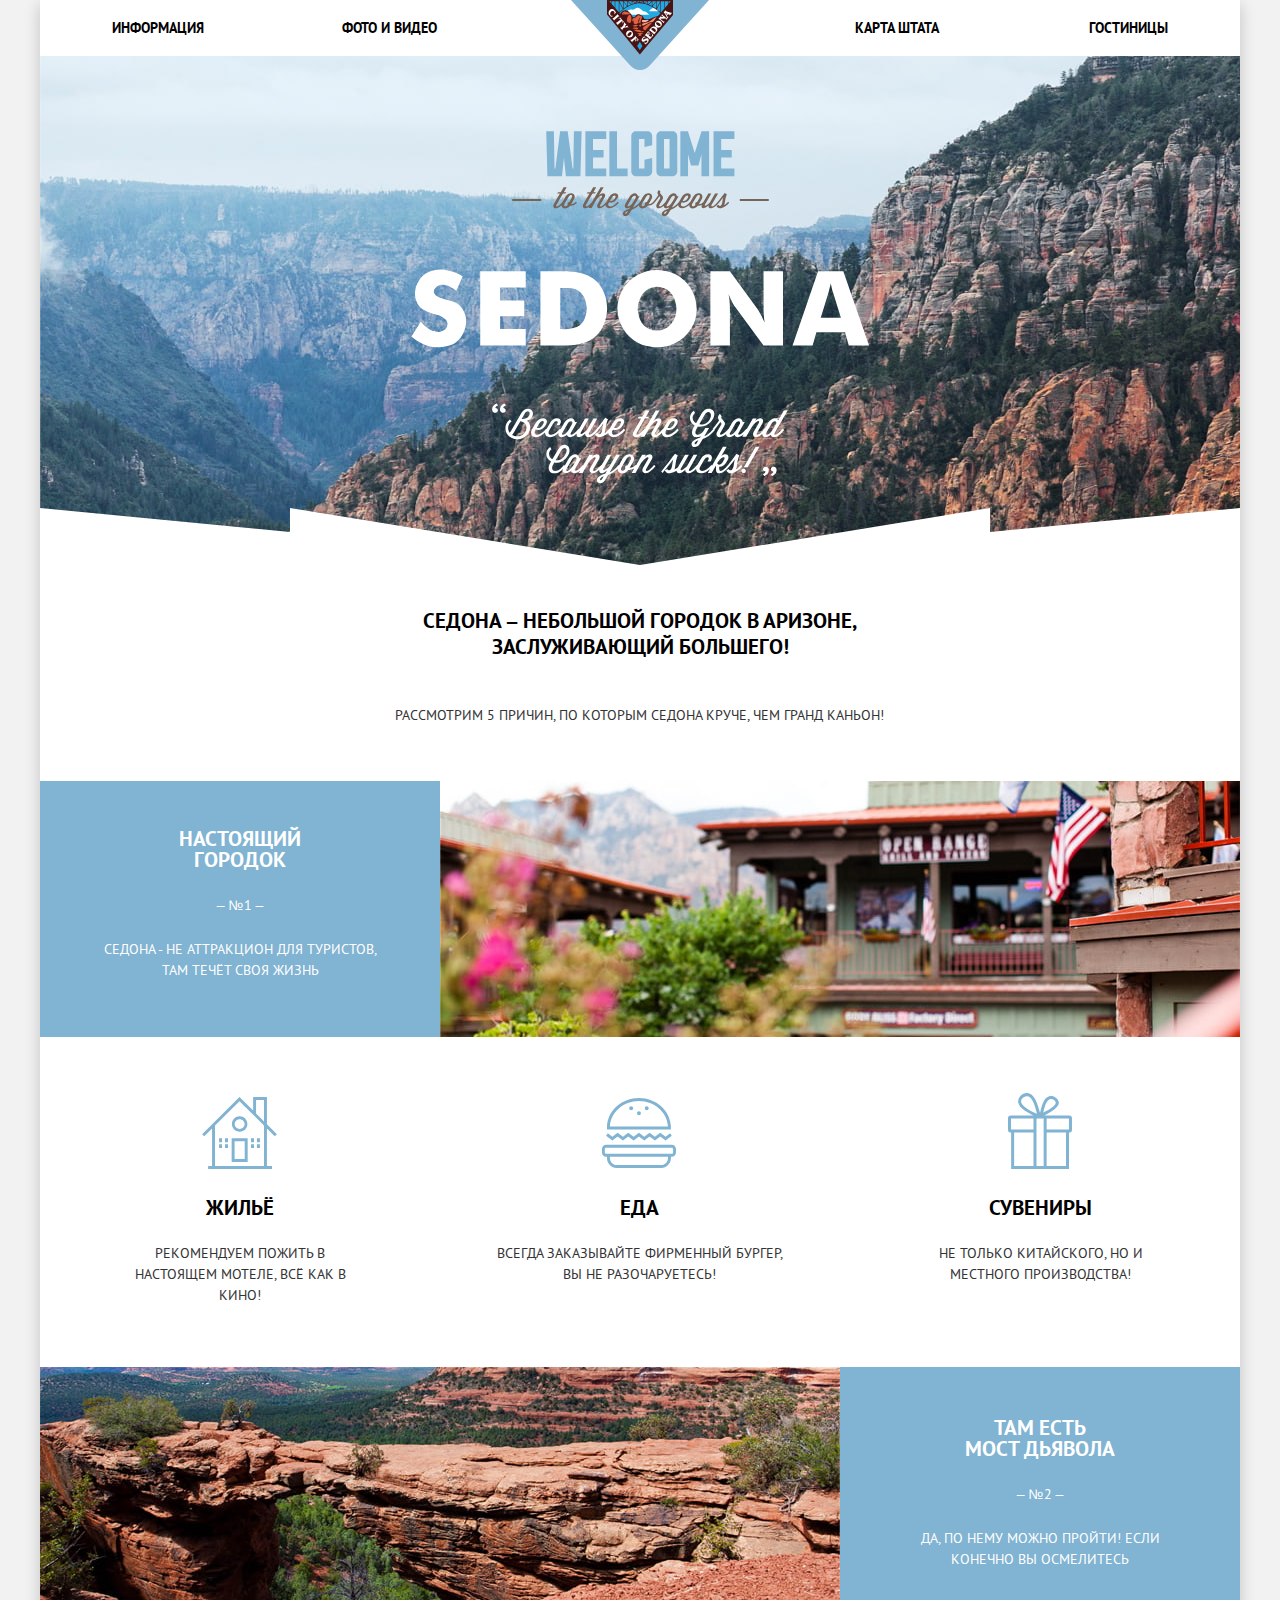
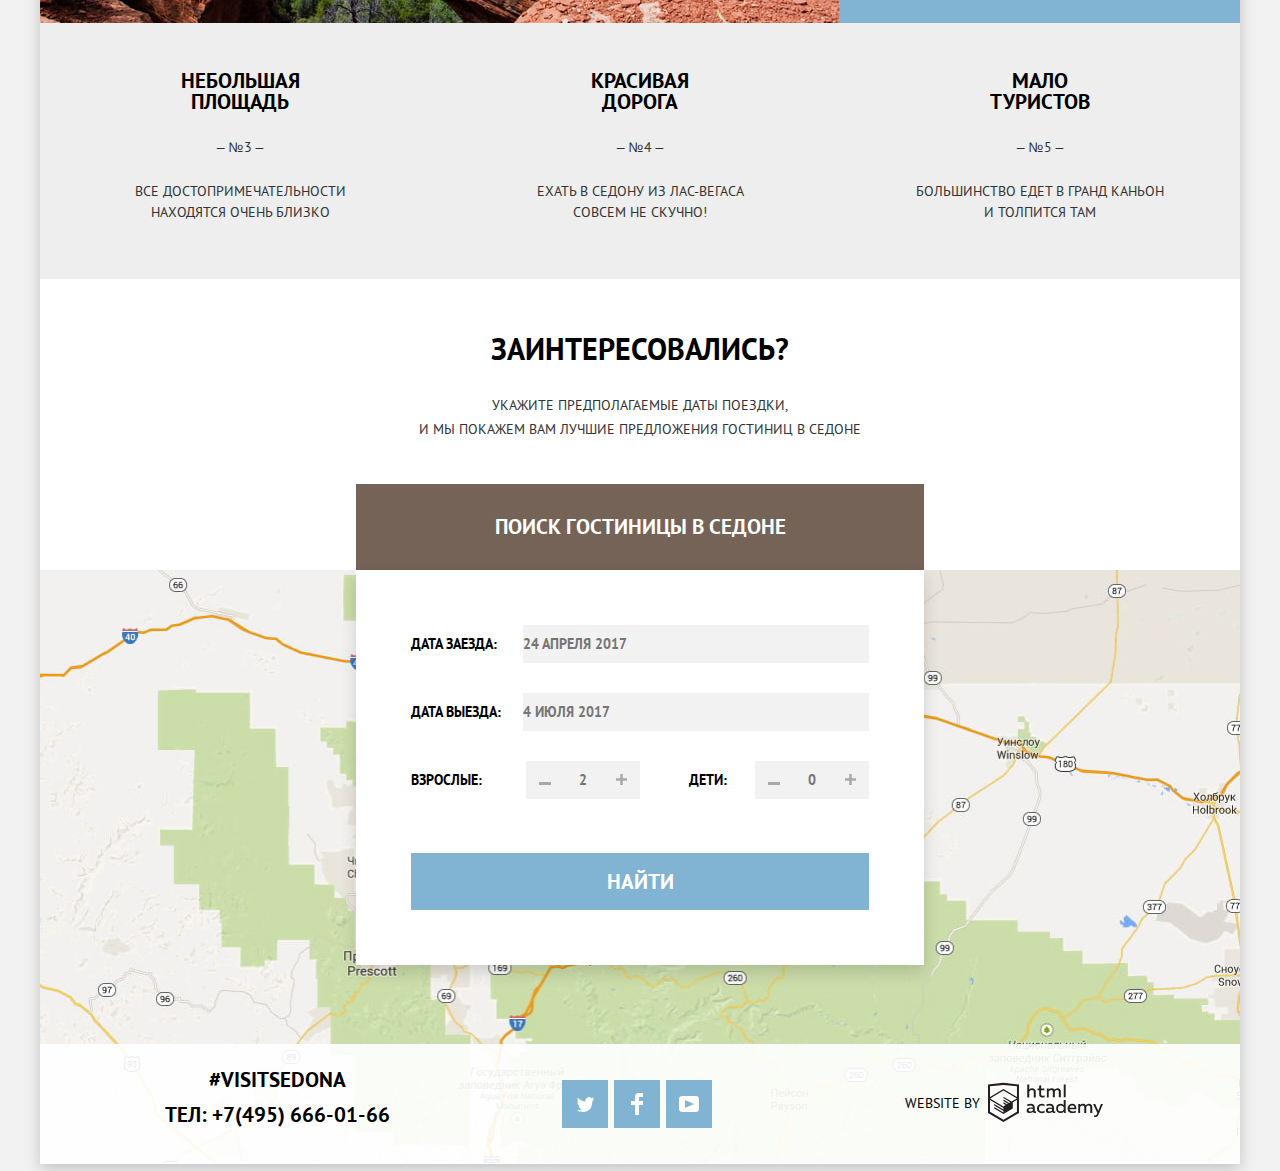
==== commit d1362bda: "Started decorative elements" ====
--- a/index.html
+++ b/index.html
@@ -30,7 +30,7 @@
           </div>
           <h1 class="visually-hidden">Cайт поиска отелей «Седона»</h1>
           <div class="features-main">
-            <p>Седона — небольшой городок в Аризоне,<br>
+            <p>Седона &ndash; небольшой городок в Аризоне,<br>
               заслуживающий большего!
             </p>    
           </div>
@@ -46,15 +46,15 @@
               </div>
               <ul class="feature-item-list">
                 <li class="feature-item-list-house">
-                  <h3>Жильё</h3>
+                  <h3 class="house">Жильё</h3>
                   <p>Рекомендуем пожить в настоящем мотеле, всё как в кино!</p> 
                 </li>
                 <li class="feature-item-list-food">
-                  <h3>Еда</h3>
+                  <h3 class="food">Еда</h3>
                   <p>Всегда заказывайте фирменный бургер, вы не разочаруетесь!</p>
                 </li>
                 <li class="feature-item-list-souvenirs">
-                  <h3>Сувениры</h3>
+                  <h3 class="souvenirs">Сувениры</h3>
                   <p>Не только китайского, но и местного производства!</p>
                 </li>  
               </ul>
@@ -102,18 +102,18 @@
                   <p class="check-in search-fields">
                     <label for="check-in-date">Дата заезда:</label>
                     <input id="check-in-date" type="text" name="check-in-date" placeholder="24 апреля 2017">
-                    <!--<button class="button-calendar" type="button">
+                   <!--<button class="button-calendar" type="button">
                       <svg xmlns="http://www.w3.org/2000/svg" width="21" height="22" viewBox="0 0 21 22">
                         <path d="M19.251 2.025h-2.845V.648c0-.381-.294-.689-.656-.689-.363 0-.656.308-.656.689v1.377h-3.938V.648c0-.381-.294-.689-.655-.689-.363 0-.657.308-.657.689v1.377H5.906V.648c0-.381-.294-.689-.656-.689-.363 0-.657.308-.657.689v1.377H1.75C.784 2.025 0 2.847 0 3.862v16.302C0 21.179.784 22 1.75 22h17.501c.966 0 1.749-.821 1.749-1.836V3.862c0-1.015-.783-1.837-1.749-1.837zm.437 18.139a.448.448 0 0 1-.437.459H1.75a.45.45 0 0 1-.438-.459V3.862a.45.45 0 0 1 .438-.459h2.844v1.378c0 .381.294.689.657.689.362 0 .656-.308.656-.689V3.403h3.938v1.378c0 .381.294.689.657.689.361 0 .655-.308.655-.689V3.403h3.938v1.378c0 .381.293.689.656.689.362 0 .656-.308.656-.689V3.403h2.845c.241 0 .437.206.437.459v16.302z"/><path d="M4.594 8.225h2.625v2.066H4.594zM4.594 11.668h2.625v2.067H4.594zM4.594 15.112h2.625v2.066H4.594zM9.188 15.112h2.625v2.066H9.188zM9.188 11.668h2.625v2.067H9.188zM9.188 8.225h2.625v2.066H9.188zM13.781 15.112h2.625v2.066h-2.625zM13.781 11.668h2.625v2.067h-2.625zM13.781 8.225h2.625v2.066h-2.625z"/>
                       </svg>
-                    </button>-->
+                    </button>--> 
                   </p>
                 </div>
                 <div class="search-item">
                   <p class="check-out search-fields">
                     <label for="check-out-date">Дата выезда:</label>
                     <input id="check-out-date" type="text" name="check-out-date" placeholder="4 июля 2017">
-                    <!--<button class="button-calendar" type="button">
+                  <!--  <button class="button-calendar" type="button">
                       <svg xmlns="http://www.w3.org/2000/svg" width="21" height="22" viewBox="0 0 21 22">
                         <path d="M19.251 2.025h-2.845V.648c0-.381-.294-.689-.656-.689-.363 0-.656.308-.656.689v1.377h-3.938V.648c0-.381-.294-.689-.655-.689-.363 0-.657.308-.657.689v1.377H5.906V.648c0-.381-.294-.689-.656-.689-.363 0-.657.308-.657.689v1.377H1.75C.784 2.025 0 2.847 0 3.862v16.302C0 21.179.784 22 1.75 22h17.501c.966 0 1.749-.821 1.749-1.836V3.862c0-1.015-.783-1.837-1.749-1.837zm.437 18.139a.448.448 0 0 1-.437.459H1.75a.45.45 0 0 1-.438-.459V3.862a.45.45 0 0 1 .438-.459h2.844v1.378c0 .381.294.689.657.689.362 0 .656-.308.656-.689V3.403h3.938v1.378c0 .381.294.689.657.689.361 0 .655-.308.655-.689V3.403h3.938v1.378c0 .381.293.689.656.689.362 0 .656-.308.656-.689V3.403h2.845c.241 0 .437.206.437.459v16.302z"/><path d="M4.594 8.225h2.625v2.066H4.594zM4.594 11.668h2.625v2.067H4.594zM4.594 15.112h2.625v2.066H4.594zM9.188 15.112h2.625v2.066H9.188zM9.188 11.668h2.625v2.067H9.188zM9.188 8.225h2.625v2.066H9.188zM13.781 15.112h2.625v2.066h-2.625zM13.781 11.668h2.625v2.067h-2.625zM13.781 8.225h2.625v2.066h-2.625z"/>
                       </svg>
@@ -163,7 +163,9 @@
         <section class="footer-contacts">
           <h3 class="visually-hidden">Контакты</h3>
           <p>
-            <a href="">#visitSEDONA</a><br>
+            <a href="">#visitSEDONA</a>
+          </p>
+          <p>
             <a href="tel:+74956660166">Тел: +7(495) 666-01-66</a>
           </p>
         </section>
--- a/css/style.css
+++ b/css/style.css
@@ -167,6 +167,7 @@
 /* User navigation */
 
 .site-navigation a {
+  display: block;
   color: var(--basic-black);
 }
 
@@ -220,6 +221,8 @@
   align-items: center;
   margin-top: 43px;
   margin-bottom: 42px;
+  margin-left: 365px;
+  margin-right: 365px;
 }
 
 .features-main p {
@@ -234,7 +237,10 @@
   justify-content: center;
   text-align: center;
   align-items: center;
-  margin-bottom: 51px;
+  margin-top: 0;
+  margin-bottom: 53px;
+  margin-left: 340px;
+  margin-right: 341px;
 }
 
 .features-show h2 {
@@ -263,6 +269,17 @@
   width: 400px;
   min-height: 256px;
   margin: 0;
+  position: relative;
+}
+
+.first-feature::after {
+  content: "";
+  position: absolute;
+  background-image: url(/img/image_1_index.jpg);
+  width: 800px;
+  height: 256px;
+  background-repeat: no-repeat;
+  left: 400px;
 }
 
 .features-list-light {
@@ -337,11 +354,15 @@
   width: 269px;
 }
 
-.feature-item-list h3 {
+.house,
+.food,
+.souvenirs {
+  position: relative;
   margin: 0;
   margin-bottom: 25px;
   font-size: 21px;
   line-height: 21px;
+  font-weight: bold;
   color: var(--basic-black);
 }
 
@@ -353,6 +374,39 @@
   color: var(--basic-dark);
 }
 
+.house::after {
+  content: "";
+  position: absolute;
+  background-image: url(/img/icon_house.svg);
+  background-repeat: no-repeat;
+  width: 75px;
+  height: 72px;
+  top: -100px;
+  right: 90px;
+}
+
+.food::after {
+  content: "";
+  position: absolute;
+  background-image: url(/img/icon_food.svg);
+  background-repeat: no-repeat;
+  width: 75px;
+  height: 70px;
+  top: -99px;
+  right: 112px;
+}
+
+.souvenirs::after {
+  content: "";
+  position: absolute;
+  background-image: url(/img/icon_souvenirs.svg);
+  background-repeat: no-repeat;
+  width: 64px;
+  height: 77px;
+  top: -104px;
+  right: 103px;
+}
+
 .second-feature{
   display: flex;
   flex-direction: column;
@@ -362,6 +416,17 @@
   min-height: 256px;
   margin: 0;
   margin-left: auto;
+  position: relative;
+}
+
+.second-feature::before {
+  content: "";
+  position: absolute;
+  background-image: url(/img/image_2_index.jpg);
+  width: 800px;
+  height: 256px;
+  background-repeat: no-repeat;
+  right: 400px;
 }
 
 .second-feature .feature-title {
@@ -429,6 +494,9 @@
   flex-wrap: wrap;
   min-height: 233px;
   margin-top: 58px;
+  margin-bottom: 0;
+  margin-left: 316px;
+  margin-right: 316px;
   align-items: center;
 }
 
@@ -441,7 +509,8 @@
 
 .interested-text {
   text-align: center;
-  margin-top: 32px;
+  padding: 0;
+  padding-top: 18px;
   line-height: 24px;
   color: var(--basic-dark);
   font-weight: normal;
@@ -451,13 +520,14 @@
 
 .search-button {
   display: flex;
+  flex-wrap: wrap;
   flex-direction: column;
   align-items: center;
   justify-content: center;
   margin-top: auto;
   width: 568px;
-  height: 86px;
-  padding: 0;
+  min-height: 86px;
+  padding: 30px 124px 30px 125px;
 
   font-family: PT Sans;
   font-style: normal;
@@ -506,6 +576,15 @@
   box-shadow: 0px 7px 15px var(--form-shadow-color);
 }
 
+.search-fields input{
+  position: relative;
+  font-weight: bold;
+  font-size: 14px;
+  line-height: 26px;
+  text-transform: uppercase;
+  color: var(--basic-black);
+}
+
 .search-item .check-in {
   margin-top: 0;
   margin-bottom: 0;
@@ -604,6 +683,14 @@
   height: 38px;
   padding: 0;
 }
+/*
+.button-calendar {
+  position: absolute;
+  width: 21px;
+  height: 23px;
+  padding: 0;
+  right: -20px;
+}*/
 
 .button-minus,
 .button-plus,
@@ -663,6 +750,7 @@
 
 .map {
   margin-bottom: -120px;
+  height: 594px;
 }
 
 /* Footer */
@@ -671,8 +759,6 @@
   display: grid;
   align-items: center;
   grid-template-columns: 1fr 1fr 1fr;
-  padding-left: 73px;
-  padding-right: 73px;
   min-height: 120px;
 
   color: var(--basic-black);
@@ -680,9 +766,19 @@
 }
 
 .footer-contacts {
-  margin: 0;
-  width: 327px;
+  display: grid;
+  margin: 0;
+  margin-top: 23px;
+  margin-left: 75px;
+  margin-bottom: 36px;
+  gap: 9px;
   text-align: center;
+}
+
+.footer-contacts p {
+  margin: 0;
+  font-size: 21px;
+  line-height: 26px;
 }
 
 .footer-contacts a {
@@ -699,34 +795,44 @@
 }
 
 .footer-social {
-  width: 400px;
+  width: 156px;
   justify-self: center;
+  align-items: center;
   text-align: center;
+  margin-top: 36px;
+  margin-bottom: 30px;
 }
 
 .footer-social ul {
   display: flex;
-  justify-content: space-between;
-  width: 150px;
-  margin: auto;
+  flex-wrap: wrap;
+  justify-content: flex-start;
+  min-width: 150px;
+  margin: 0 auto;
   padding: 0;
 
   list-style: none;
 }
 
 .footer-social li {
+  margin-right: 6px;
+  margin-bottom: 6px;
+}
+
+.social-button {
+  display: flex;
+  align-items: center;
+  justify-content: center;
+  margin: 0;
+  
+  text-decoration: none;
   width: 46px;
   height: 48px;
   background-color: var(--bright);
 }
 
-.social-button {
-  text-decoration: none;
-  display: flex;
-  align-items: center;
-  justify-content: center;
-  width: 100%;
-  height: 100%;
+.footer-social li:last-child {
+  margin-right: 0px;
 }
 
 .social-button:focus {
@@ -744,15 +850,26 @@
 
 .footer-copyright {
   display: flex;
+  flex-wrap: wrap;
   justify-content: center;
   align-items: center;
   width: 327px;
   margin: 0;
+  margin-top: 38px;
+  margin-bottom: 41px;
 
   font-weight: normal;
   font-size: 14px;
   line-height: 26px;
   text-align: center;
+}
+
+.logo-academy {
+  display: block;
+  margin: 0;
+  width: 115px;
+  height: 41px;
+  margin-left: 8px;
 }
 
 .logo-academy path {
@@ -908,8 +1025,8 @@
   display: flex;
   flex-wrap: wrap;
   width: 1054px;
-  min-height: 85px;
-  align-items: center;
+  min-height: 86px;
+  align-items: flex-start;
   padding-left: 73px;
   padding-right: 73px;
   margin: 0;
@@ -921,27 +1038,44 @@
 .search-results h2 {
   display: flex;
   flex-wrap: wrap;
+  width: 135px;
   justify-content: flex-start;
   margin: 0;
   padding: 0;
-  padding-right: 46px;
+  padding-top: 29px;
+  padding-bottom: 31px;
+  padding-right: 28px;
 
   font-size: 21px;
+  line-height: 26px;
 }
 
 .search-results p {
+  display: flex;
+  flex-wrap: wrap;
+  justify-content: flex-start;
+
   font-weight: normal;
   font-size: 12px;
   line-height: 18px;
   margin: 0;
+  padding: 0;
+  padding-top: 31px;
+  padding-bottom: 37px;
 }
 
 .sorting {
   display: flex;
   flex-wrap: wrap;
+  justify-content: flex-start;
+  width: 690px;
 
   list-style: none;
   margin: 0;
+  padding-top: 32px;
+  padding-bottom: 36px;
+  font-size: 12px;
+  line-height: 18px;
 }
 
 .sorting-item:first-child {
@@ -952,16 +1086,7 @@
   padding-right: 33px;
 }
 
-.arrow-up-down {
-  display: flex;
-  margin-left: auto;
-}
-
-.arrow-up {
-  padding-right: 12px;
-}
-
-.search-results a {
+.sorting-item a {
   font-weight: normal;
   font-size: 12px;
   line-height: 18px;
@@ -992,6 +1117,20 @@
   border-bottom: none;
 }
 
+.arrow-up-down {
+  display: flex;
+  padding: 0;
+  margin-left: auto;
+  margin-top: 40px;
+}
+.arrow-up-down a {
+  line-height: 10px;
+}
+
+.arrow-up {
+  padding-right: 12px;
+}
+
 .arrow-up path {
   fill: var(--arrow-up);
 }
@@ -1026,10 +1165,11 @@
 .results-list li {
   display: flex;
   flex-wrap: wrap;
-  align-items: center;
-  min-height: 150px;
+  align-items: stretch;
+  min-height: 120px;
   padding-left: 73px;
   padding-right: 73px;
+  padding-bottom: 30px;
 
   border-bottom: 1px solid var(--border-color);
 }
@@ -1038,18 +1178,25 @@
   display: flex;
   align-items: center;
   justify-content: center;
+  align-self: flex-start;
+  margin-top: 30px;
 }
 
 .hotel-item {
   display: flex;
+  flex-wrap: wrap;
   flex-direction: column;
   align-items: flex-start;
   margin-left: 29px;
   min-height: 90px;
+  margin-top: 24px;
 }
 
 
 .hotel-item h3 {
+  display: flex;
+  flex-wrap: wrap;
+  width: 258px;
   margin-bottom: 7px;
   margin-top: 0;
 
@@ -1067,6 +1214,8 @@
   display: grid;
   column-gap: 6px;
   row-gap: 16px;
+  grid-template-columns: 110px 142px;
+  justify-items: stretch;
 }
 
 .hotel-item-price {
@@ -1076,11 +1225,14 @@
 
 .more-button {
   display: flex;
+  flex-wrap: wrap;
   align-items: center;
   justify-content: center;
-  width: 110px;
-  height: 27px;
-
+  min-width: 77px;
+  min-height: 21px;
+  padding: 3px 16px 3px 17px;
+
+  text-align: center;
   font-style: normal;
   font-weight: bold;
   font-size: 14px;
@@ -1093,11 +1245,14 @@
 
 .book-button {
   display: flex;
+  flex-wrap: wrap;
   align-items: center;
   justify-content: center;
-  width: 142px;
-  height: 27px;
-
+  min-width: 109px;
+  height: 21px;
+  padding: 3px 17px 3px 16px;
+
+  text-align: center;
   font-style: normal;
   font-weight: bold;
   font-size: 14px;
@@ -1130,20 +1285,22 @@
 
 .hotel-rating {
   display: flex;
+  flex-wrap: wrap;
   margin-left: auto;
+  margin-top: 29px;
   flex-direction: column;
   align-items: flex-end;
+  justify-content: space-between;
   min-height: 90px;
 }
 
 .rating {
   width: 110px;
   height: 27px;
+  margin: 0;
   display: flex;
   align-items: center;
   justify-content: center;
-  margin-top: 50px;
-  margin-bottom: 0;
 
   font-style: normal;
   font-weight: normal;
@@ -1166,17 +1323,17 @@
 }
 
 .stars-2 {
-  width: 43px;
+  width: 42px;
 }
 
 .stars-3 {
-  width: 67px;
-}
-/*Не могу понять, почему 4 звезды вставляет 5 звезд, а 5-вставляет 6 звезд?Или это еще не нужно делать? Я считала так: 19*4+5*3=91(ширина звезд и 5-расстояние между звездами)*/
+  width: 65px;
+}
+
 .stars-4 {
-  width: 91px;
+  width: 88px;
 }
 
 .stars-5 {
-  width: 115px;
+  width: 111px;
 }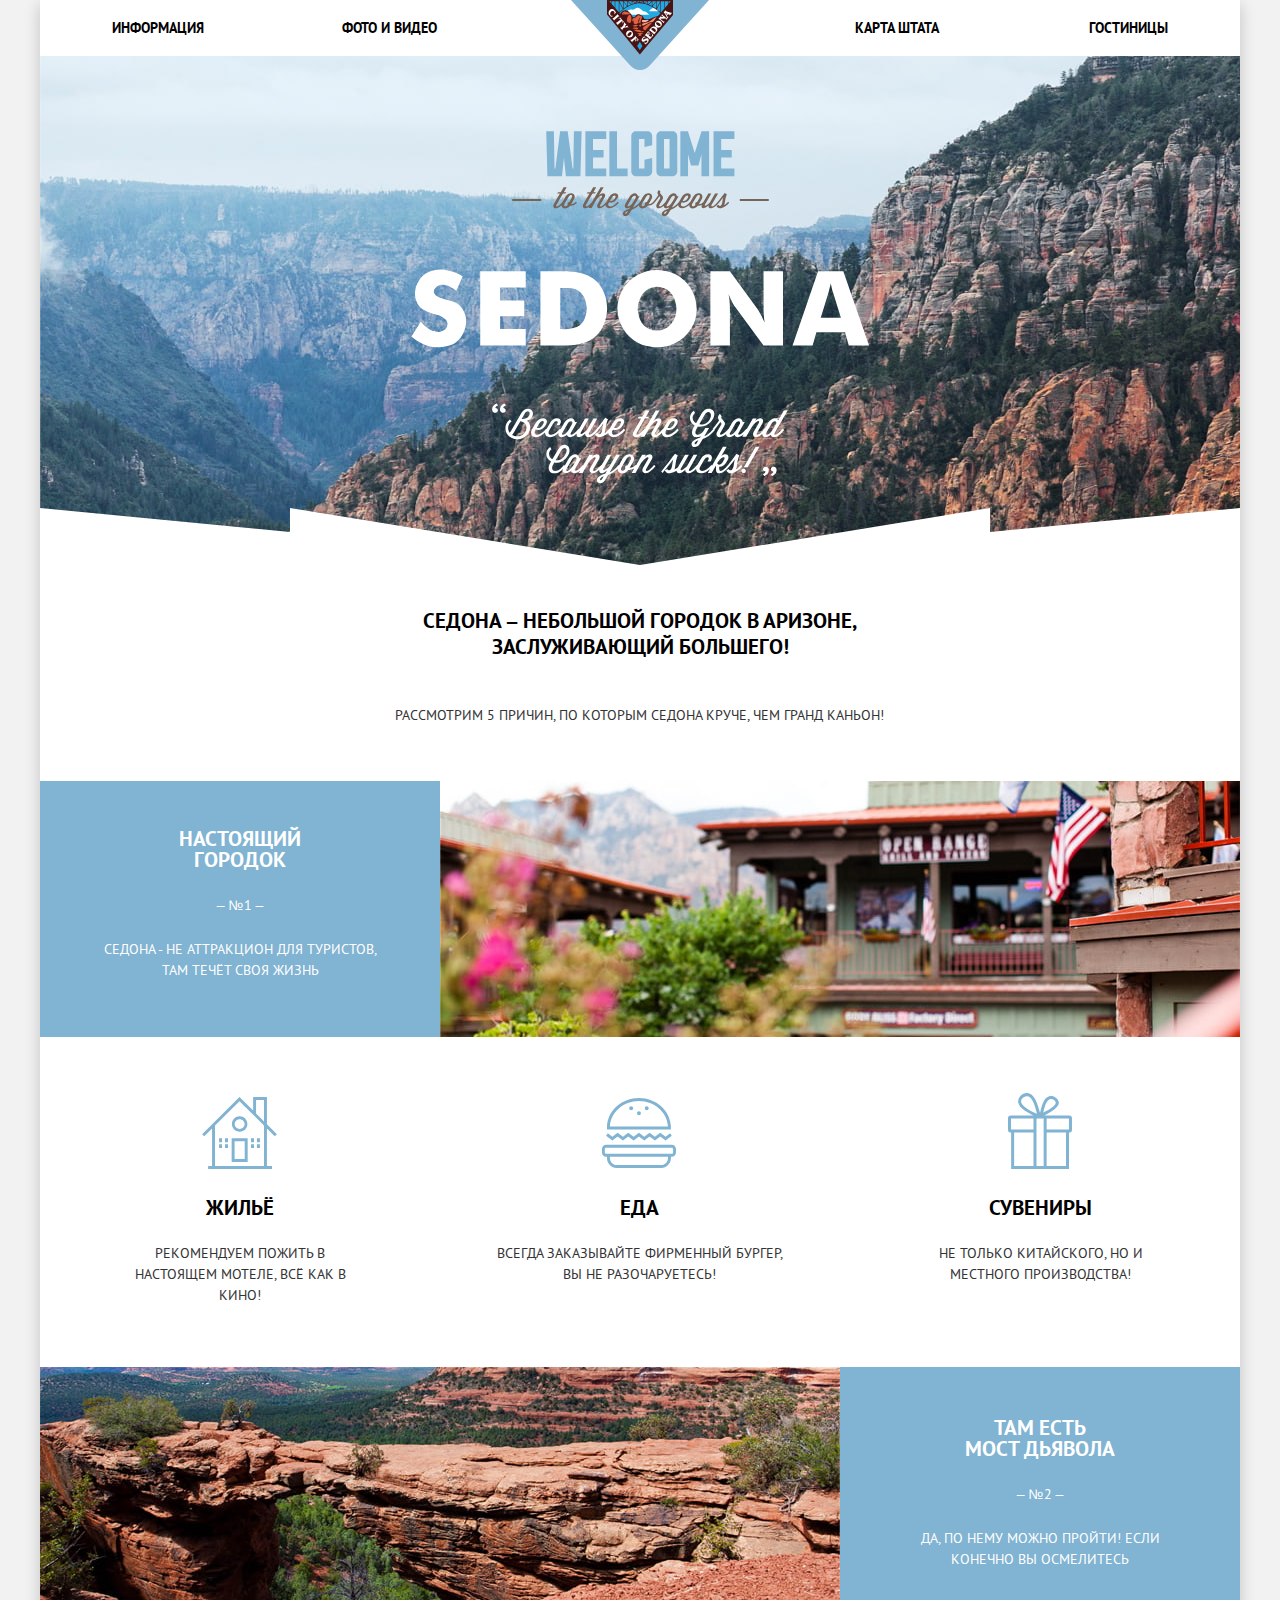
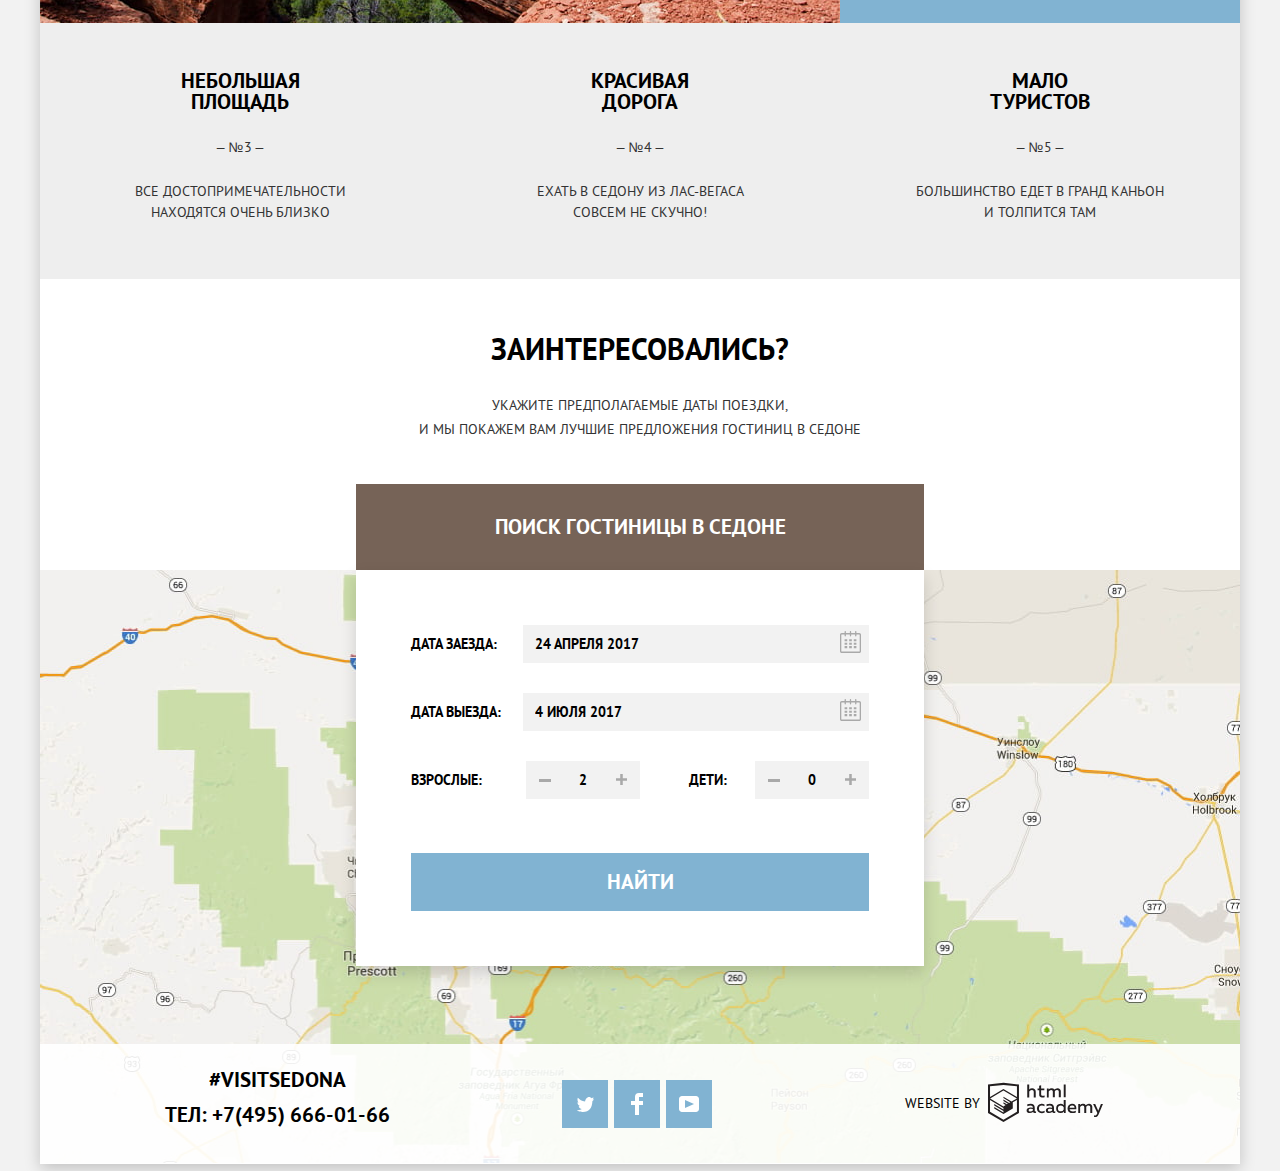
==== commit b5cb5f50: "Finished decorative elements" ====
--- a/index.html
+++ b/index.html
@@ -101,34 +101,34 @@
                 <div class="search-item">
                   <p class="check-in search-fields">
                     <label for="check-in-date">Дата заезда:</label>
-                    <input id="check-in-date" type="text" name="check-in-date" placeholder="24 апреля 2017">
-                   <!--<button class="button-calendar" type="button">
+                    <input id="check-in-date" type="text" name="check-in-date" placeholder="24 апреля 2017" required>
+                    <button class="button-calendar" type="button">
                       <svg xmlns="http://www.w3.org/2000/svg" width="21" height="22" viewBox="0 0 21 22">
                         <path d="M19.251 2.025h-2.845V.648c0-.381-.294-.689-.656-.689-.363 0-.656.308-.656.689v1.377h-3.938V.648c0-.381-.294-.689-.655-.689-.363 0-.657.308-.657.689v1.377H5.906V.648c0-.381-.294-.689-.656-.689-.363 0-.657.308-.657.689v1.377H1.75C.784 2.025 0 2.847 0 3.862v16.302C0 21.179.784 22 1.75 22h17.501c.966 0 1.749-.821 1.749-1.836V3.862c0-1.015-.783-1.837-1.749-1.837zm.437 18.139a.448.448 0 0 1-.437.459H1.75a.45.45 0 0 1-.438-.459V3.862a.45.45 0 0 1 .438-.459h2.844v1.378c0 .381.294.689.657.689.362 0 .656-.308.656-.689V3.403h3.938v1.378c0 .381.294.689.657.689.361 0 .655-.308.655-.689V3.403h3.938v1.378c0 .381.293.689.656.689.362 0 .656-.308.656-.689V3.403h2.845c.241 0 .437.206.437.459v16.302z"/><path d="M4.594 8.225h2.625v2.066H4.594zM4.594 11.668h2.625v2.067H4.594zM4.594 15.112h2.625v2.066H4.594zM9.188 15.112h2.625v2.066H9.188zM9.188 11.668h2.625v2.067H9.188zM9.188 8.225h2.625v2.066H9.188zM13.781 15.112h2.625v2.066h-2.625zM13.781 11.668h2.625v2.067h-2.625zM13.781 8.225h2.625v2.066h-2.625z"/>
                       </svg>
-                    </button>--> 
+                    </button>
                   </p>
                 </div>
                 <div class="search-item">
                   <p class="check-out search-fields">
                     <label for="check-out-date">Дата выезда:</label>
-                    <input id="check-out-date" type="text" name="check-out-date" placeholder="4 июля 2017">
-                  <!--  <button class="button-calendar" type="button">
+                    <input id="check-out-date" type="text" name="check-out-date" placeholder="4 июля 2017" required>
+                    <button class="button-calendar" type="button">
                       <svg xmlns="http://www.w3.org/2000/svg" width="21" height="22" viewBox="0 0 21 22">
                         <path d="M19.251 2.025h-2.845V.648c0-.381-.294-.689-.656-.689-.363 0-.656.308-.656.689v1.377h-3.938V.648c0-.381-.294-.689-.655-.689-.363 0-.657.308-.657.689v1.377H5.906V.648c0-.381-.294-.689-.656-.689-.363 0-.657.308-.657.689v1.377H1.75C.784 2.025 0 2.847 0 3.862v16.302C0 21.179.784 22 1.75 22h17.501c.966 0 1.749-.821 1.749-1.836V3.862c0-1.015-.783-1.837-1.749-1.837zm.437 18.139a.448.448 0 0 1-.437.459H1.75a.45.45 0 0 1-.438-.459V3.862a.45.45 0 0 1 .438-.459h2.844v1.378c0 .381.294.689.657.689.362 0 .656-.308.656-.689V3.403h3.938v1.378c0 .381.294.689.657.689.361 0 .655-.308.655-.689V3.403h3.938v1.378c0 .381.293.689.656.689.362 0 .656-.308.656-.689V3.403h2.845c.241 0 .437.206.437.459v16.302z"/><path d="M4.594 8.225h2.625v2.066H4.594zM4.594 11.668h2.625v2.067H4.594zM4.594 15.112h2.625v2.066H4.594zM9.188 15.112h2.625v2.066H9.188zM9.188 11.668h2.625v2.067H9.188zM9.188 8.225h2.625v2.066H9.188zM13.781 15.112h2.625v2.066h-2.625zM13.781 11.668h2.625v2.067h-2.625zM13.781 8.225h2.625v2.066h-2.625z"/>
                       </svg>
-                    </button>-->
+                    </button>
                   </p>
                 </div>
                 <div class="search-item-guests">
                   <p class="guests search-fields">
-                    <label for="adults">Взрослые:</label>
+                    <label class="adults-label" for="adults">Взрослые:</label>
                     <button class="button-minus btn-minus-adults" type="button">
                         <svg width="12" height="3" viewBox="0 0 12 3" fill="none" xmlns="http://www.w3.org/2000/svg">
                           <rect width="12" height="3" fill="#A9A9A9"/>
                         </svg>
                     </button> 
-                    <input id="adults" type="text" name="amount-of-adults" placeholder="2">
+                    <input id="adults" type="text" name="amount-of-adults" value="2">
                     <button class="button-plus" type="button">
                         <svg width="11" height="11" viewBox="0 0 11 11" fill="none" xmlns="http://www.w3.org/2000/svg">
                           <path fill-rule="evenodd" clip-rule="evenodd" d="M4.23086 6.76932V11H6.76932V6.76932H11V4.23086H6.76932V0H4.23085V4.23086H0V6.76932H4.23086Z" fill="#A9A9A9"/>
@@ -142,7 +142,7 @@
                       <rect width="12" height="3" fill="#A9A9A9"/>
                       </svg>
                     </button>
-                    <input id="children" type="text" name="amount-of-children" placeholder="0">
+                    <input id="children" type="text" name="amount-of-children" value="0">
                     <button class="button-plus" type="button">
                       <svg width="11" height="11" viewBox="0 0 11 11" fill="none" xmlns="http://www.w3.org/2000/svg">
                       <path fill-rule="evenodd" clip-rule="evenodd" d="M4.23086 6.76932V11H6.76932V6.76932H11V4.23086H6.76932V0H4.23085V4.23086H0V6.76932H4.23086Z" fill="#A9A9A9"/>
--- a/css/style.css
+++ b/css/style.css
@@ -275,10 +275,11 @@
 .first-feature::after {
   content: "";
   position: absolute;
-  background-image: url(/img/image_1_index.jpg);
+  background-image: url("../img/image_1_index.jpg");
   width: 800px;
-  height: 256px;
+  height: 100%;
   background-repeat: no-repeat;
+  background-size: cover;
   left: 400px;
 }
 
@@ -377,7 +378,7 @@
 .house::after {
   content: "";
   position: absolute;
-  background-image: url(/img/icon_house.svg);
+  background-image: url("../img/icon_house.svg");
   background-repeat: no-repeat;
   width: 75px;
   height: 72px;
@@ -388,7 +389,7 @@
 .food::after {
   content: "";
   position: absolute;
-  background-image: url(/img/icon_food.svg);
+  background-image: url("../img/icon_food.svg");
   background-repeat: no-repeat;
   width: 75px;
   height: 70px;
@@ -399,7 +400,7 @@
 .souvenirs::after {
   content: "";
   position: absolute;
-  background-image: url(/img/icon_souvenirs.svg);
+  background-image: url("../img/icon_souvenirs.svg");
   background-repeat: no-repeat;
   width: 64px;
   height: 77px;
@@ -422,10 +423,11 @@
 .second-feature::before {
   content: "";
   position: absolute;
-  background-image: url(/img/image_2_index.jpg);
+  background-image: url("../img/image_2_index.jpg");
   width: 800px;
-  height: 256px;
+  height: 100%;
   background-repeat: no-repeat;
+  background-size: cover;
   right: 400px;
 }
 
@@ -445,7 +447,7 @@
 .features-list-second {
   display: flex;
   flex-wrap: wrap;
-  height: 256px;
+  min-height: 256px;
   width: 100%;
 
   list-style: none;
@@ -538,6 +540,7 @@
   color: var(--basic-white);
   background-color: var(--basic-brown);
   border: none;
+  cursor: pointer;
 }
 
 .search-button:hover,
@@ -560,24 +563,65 @@
 }
 
 .search-form {
- /* display: grid;
-  grid-template-columns: 1fr;
-  grid-template-rows: 30px 30px 54px auto;
-  grid-column-gap: 0px;
-  grid-row-gap: 30px;*/
   display: flex;
   flex-direction: column;
   align-items: center;
   width: 458px;
-  height: 285px;
+  min-height: 285px;
   padding: 55px 55px;
  
   background: var(--basic-white);
   box-shadow: 0px 7px 15px var(--form-shadow-color);
 }
 
-.search-fields input{
-  position: relative;
+.search-item .check-in {
+  margin-top: 0;
+  margin-bottom: 0;
+}
+
+.search-item-guests {
+  display: flex;
+  justify-content: space-between;
+  width: 100%;
+  margin: 0;
+  margin-bottom: 54px;
+}
+
+.guests {
+  width: 100%;
+  min-width: 226px;
+}
+
+.adults-label {
+  margin-right: 40px;
+}
+
+.children-label {
+  margin-left: auto;
+}
+
+.search-item-guests .guests {
+  margin-top: 0;
+  margin-bottom: 0;
+}
+
+.search-form:nth-last-child(-1) {
+  margin-top: 0;
+  margin-bottom: 0;
+}
+
+.check-out {
+  margin: 0;
+}
+
+.check-in input,
+.check-out input {
+  width: 296px;
+  height: 38px;
+  padding: 0;
+  padding-left: 12px;
+  margin-left: auto;
+
   font-weight: bold;
   font-size: 14px;
   line-height: 26px;
@@ -585,46 +629,14 @@
   color: var(--basic-black);
 }
 
-.search-item .check-in {
-  margin-top: 0;
-  margin-bottom: 0;
-}
-
-.search-item-guests {
-  display: flex;
-  justify-content: space-between;
-  width: 100%;
-  margin-bottom: 30px;
-}
-
-.guests {
-  width: 100%;
-  min-width: 226px;
-}
-
-.children-label {
-  margin-left: auto;
-}
-
-.search-item-guests .guests {
-  margin-top: 0;
-  margin-bottom: 0;
-}
-
-.search-form:nth-last-child(-1) {
-  margin-top: 0;
-  margin-bottom: 0;
-}
-
-.check-out {
-  margin: 0;
-}
-
-.check-in input,
-.check-out input {
-  width: 346px;
-  height: 38px;
-  padding: 0;
+.check-in input::-moz-placeholder,
+.check-out input::-moz-placeholder {
+  color: var(--basic-black);
+}
+
+.check-in input::-webkit-input-placeholder,
+.check-out input::-webkit-input-placeholder {
+  color: var(--basic-black);
 }
 
 .guests input {
@@ -632,12 +644,18 @@
   height: 38px;
   padding: 0;
   text-align: center;
+
+  font-weight: bold;
+  font-size: 14px;
+  line-height: 26px;
+  text-transform: uppercase;
+  color: var(--basic-black);
 }
 
 .search-item {
   min-width: 458px;
+  margin-top: 0;
   margin-bottom: 30px;
-  margin-top: 0;
   justify-self: center;
 }
 
@@ -677,20 +695,25 @@
   margin-left: auto;
 }
 
+.button-minus {
+  display: flex;
+  justify-content: center;
+  align-items: center;
+}
+
 .button-minus,
 .button-plus {
   width: 38px;
   height: 38px;
   padding: 0;
 }
-/*
+
 .button-calendar {
-  position: absolute;
-  width: 21px;
-  height: 23px;
-  padding: 0;
-  right: -20px;
-}*/
+  width: 38px;
+  height: 38px;
+  padding: 0;
+  border: none;
+}
 
 .button-minus,
 .button-plus,
@@ -698,7 +721,7 @@
   fill: var(--light-brown);
   background-color: var(--basic-grey);
   border: none;
-  /*margin: 0;*/
+  cursor: pointer;
 }
 
 .button-minus:hover rect,
@@ -717,15 +740,13 @@
 } 
 
 .submit-button {
-  /*grid-area: 4 / 1 / 5 / 2;
-  justify-self: center;*/
+  display: flex;
+  flex-wrap: wrap;
+  justify-content: center;
   width: 458px;
-  height: 58px;
-  padding: 0;
-  margin-top: 24px;
-  margin-left: 0;
-  margin-bottom: 0;
-  margin-right: 0;
+  min-height: 58px;
+  padding: 16px;
+  margin: 0;
   font-family: PT Sans;
   font-style: normal;
   font-weight: bold;
@@ -736,6 +757,7 @@
   color: var(--basic-white);
   background-color: var(--bright);
   border: none;
+  cursor: pointer;
 }
 
 .submit-button:hover,
@@ -901,6 +923,7 @@
   background-image: 
     url("../img/background_photo_hotels.jpg");
   background-repeat: no-repeat;
+  background-size: cover;
 }
 
 .hotel-filter-form {
@@ -912,11 +935,6 @@
   margin-right: 73px;
   margin-top: 26px;
   margin-bottom: 31px;
-
-  /*background-color: var(--form-background);
-  background-image: 
-    url("../img/background_photo_hotels.jpg");
-  background-repeat: no-repeat;*/
 }
 
 .infrastructure-item {
@@ -934,39 +952,18 @@
  padding: 0;
 }
 
+.housing-type-item {
+  margin: 0;
+  padding: 0;
+  border: none;
+}
+
 .housing-type {
   display: grid;
   gap: 25px;
   margin: 0;
   margin-top: 24px;
   padding: 0;
-}
-
-.housing-type-item {
-  margin: 0;
-  padding: 0;
-  border: none;
-}
-
-.rate {
-  display: flex;
-  flex-direction: column;
-  align-items: flex-start;
-  min-width: 317px;
-  margin: 0;
-  margin-left: auto;
-  padding: 0;
-  border: none;
-}
-
-.rate-price {
-  margin: 0;
-  align-content: flex-start;
-}
-
-.price {
-  margin: 0;
-  margin-top: 11px;
 }
 
 .hotel-filter-form legend,
@@ -989,16 +986,105 @@
   color: var(--basic-white);
 }
 
+.rate {
+  display: flex;
+  flex-direction: column;
+  margin: 0;
+  margin-left: auto;
+  padding: 0;
+  border: none;
+}
+
+.rate-price {
+  margin: 0;
+  align-content: flex-start;
+}
+
+.price {
+  margin: 0;
+  margin-top: 10px;
+  
+  display: flex;
+  flex-direction: row;
+  background-image: url("../img/rectangle_filter.svg"),
+                    url("../img/rectangle_filter_small.svg");
+  background-position: center;
+  background-repeat: no-repeat;
+}
+
+.price-input {
+  background-color: transparent;
+  color: var(--basic-white);
+  width: 159px;
+  height: 36px;
+  text-align: center;
+  border: none;
+  font-weight: normal;
+  font-size: 14px;
+  line-height: 21px;
+  padding: 0;
+}
+
+.price-input::-moz-placeholder {
+  color: var(--basic-white);
+}
+
+.price-input::-webkit-input-placeholder {
+  color: var(--basic-white);
+}
+
+.rate-price-slider {
+  margin-top: 20px;
+}
+
+.rate-price-range-control {
+  position: relative;
+}
+
+.rate-price-range-control-scale {
+  height: 2px;
+  background-color: var(--white-active);
+  margin-bottom: 32px;
+}
+
+.rate-price-range-control-bar {
+  height: 2px;
+  background-color: var(--basic-white);
+  width: 80%;
+}
+
+.rate-price-range-control-toggle {
+  position: absolute;
+  top: -9px;
+  width: 20px;
+  height: 22px;
+  cursor: pointer;
+  background-image: url("../img/filter_button.svg");
+  -webkit-transition: -webkit-transform 0.3s linear;
+  transition: -webkit-transform 0.3s linear;
+  -o-transition: transform 0.3s linear;
+  transition: transform 0.3s linear;
+  transition: transform 0.3s linear, -webkit-transform 0.3s linear;
+}
+
+.rate-price-range-control-toggle:hover {
+  -webkit-transform: scale(1.1);
+  -ms-transform: scale(1.1);
+  transform: scale(1.1);
+}
+
 .show-button {
   display: flex;
+  flex-wrap: wrap;
   width: 137px;
-  height: 36px;
+  min-height: 36px;
   align-items: center;
   justify-content: center;
-  padding: 0;
-  margin: 0;
-  margin-top: 55px;
-}
+  padding: 5px 35px 6px 36px; 
+  margin: 0 95px 0 auto;
+  cursor: pointer;
+}
+
 .show-button,
 .show-button:active {
   font-weight: normal;
@@ -1016,6 +1102,37 @@
 .show-button:focus {
   color: var(--basic-black);
   background-color: var(--basic-white);
+}
+
+.filter-checkbox {
+  position: absolute;
+  z-index: -1;
+  opacity: 0;
+}
+
+.filter-checkbox+label {
+  position: relative;
+  padding-left: 40px;
+}
+
+.filter-checkbox+label::before {
+  content: '';
+  position: absolute;
+  margin-left: 1px;
+  top: 0;
+  left: 0;
+  width: 27px;
+  height: 23px;
+  background-image: url("../img/checkbox_off.svg");
+  background-repeat: no-repeat;
+}
+
+.filter-checkbox:checked+label::before {
+  background-image: url("../img/checkbox_on.svg");
+}
+
+.filter-checkbox:disabled+label::before {
+  opacity: 0.3;
 }
 
 
@@ -1241,6 +1358,7 @@
   text-transform: uppercase;
   background-color: var(--bright);
   border: none;
+  cursor: pointer;
 }
 
 .book-button {
@@ -1261,6 +1379,7 @@
   text-transform: uppercase;
   background-color: var(--basic-brown);
   border: none;
+  cursor: pointer;
 }
 
 .more-button:hover,
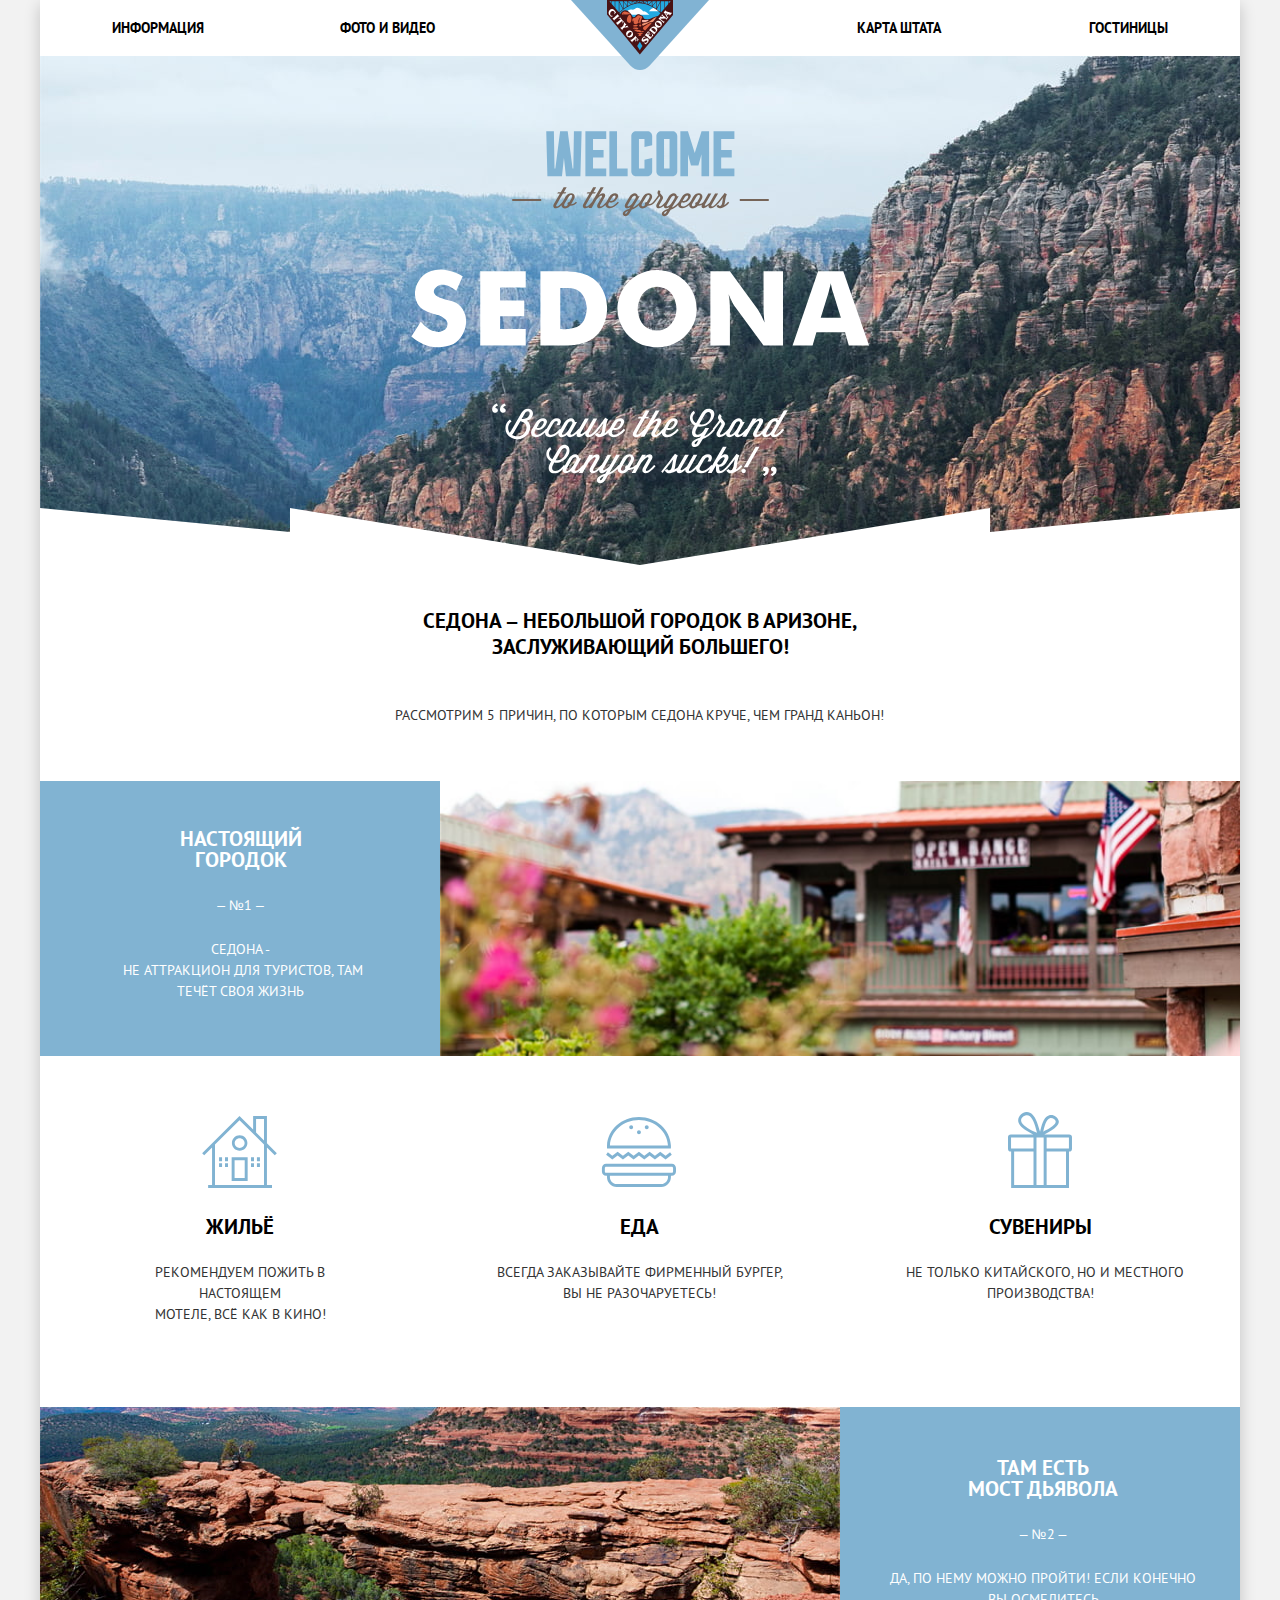
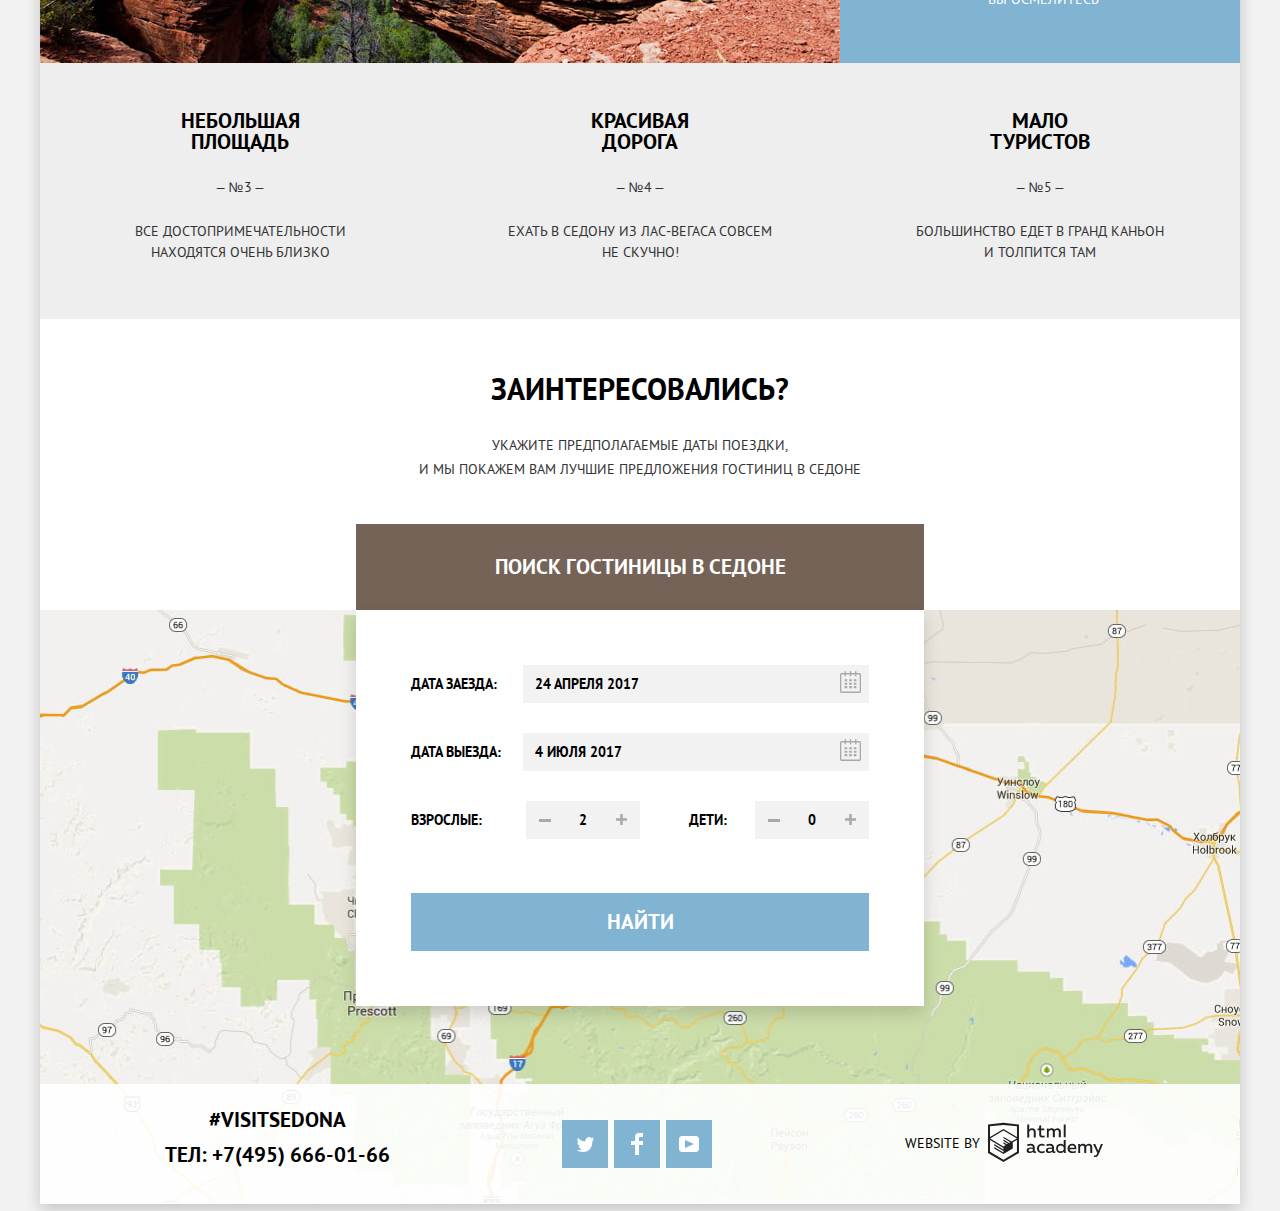
==== commit fc48f2d7: "Finished menu overflow and some other stuff" ====
--- a/index.html
+++ b/index.html
@@ -40,48 +40,48 @@
           <ul class="features-list-first">
             <li class="features-list-light">
               <div class="first-feature">
-                <h3 class="feature-title">Настоящий городок</h3>
+                <h3 class="feature-title">Настоящий<br>городок</h3>
                 <p class="feature-number">&ndash; №1 &ndash;</p>
-                <p class="feature-description">Седона - не аттракцион для туристов, там течёт своя жизнь</p>
+                <p class="feature-description">Седона&nbsp;-&nbsp;не&nbsp;аттракцион&nbsp;для&nbsp;туристов,&nbsp;там<br>течёт своя жизнь</p>
               </div>
               <ul class="feature-item-list">
                 <li class="feature-item-list-house">
                   <h3 class="house">Жильё</h3>
-                  <p>Рекомендуем пожить в настоящем мотеле, всё как в кино!</p> 
+                  <p>Рекомендуем пожить в настоящем<br>мотеле, всё как в кино!</p> 
                 </li>
                 <li class="feature-item-list-food">
                   <h3 class="food">Еда</h3>
-                  <p>Всегда заказывайте фирменный бургер, вы не разочаруетесь!</p>
+                  <p>Всегда заказывайте фирменный бургер,<br>вы не разочаруетесь!</p>
                 </li>
                 <li class="feature-item-list-souvenirs">
                   <h3 class="souvenirs">Сувениры</h3>
-                  <p>Не только китайского, но и местного производства!</p>
+                  <p>Не&nbsp;только&nbsp;китайского,&nbsp;но&nbsp;и&nbsp;местного<br>производства!</p>
                 </li>  
               </ul>
             </li>
             <li class="features-list-light">
               <div class="second-feature">
-                <h3 class="feature-title">Там есть Мост дьявола</h3>
+                <h3 class="feature-title">Там есть<br>Мост дьявола</h3>
                 <p class="feature-number">&ndash; №2 &ndash;</p>
-                <p class="feature-description">Да, по нему можно пройти! Если конечно вы осмелитесь</p>
+                <p class="feature-description">Да,&nbsp;по&nbsp;нему&nbsp;можно&nbsp;пройти!&nbsp;Если&nbsp;конечно<br>вы осмелитесь</p>
               </div>
             </li>
           </ul>
           <ul class="features-list-second">
             <li class="features-list-dark">
-              <h3 class="feature-title">Небольшая площадь</h3>
+              <h3 class="feature-title">Небольшая<br>площадь</h3>
               <p class="feature-number">&ndash; №3 &ndash;</p>
-              <p class="feature-description">Все достопримечательности находятся очень близко</p>
+              <p class="feature-description">Все&nbsp;достопримечательности<br>находятся очень близко</p>
             </li>
             <li class="features-list-dark">
-              <h3 class="feature-title">Красивая дорога</h3>
+              <h3 class="feature-title">Красивая<br>дорога</h3>
               <p class="feature-number">&ndash; №4 &ndash;</p>
-              <p class="feature-description">Ехать в Седону из Лас-Вегаса совсем не скучно!</p>
+              <p class="feature-description">Ехать&nbsp;в&nbsp;Седону&nbsp;из&nbsp;Лас&#8209;Вегаса&nbsp;совсем<br>не скучно!</p>
             </li>
             <li class="features-list-dark">
-              <h3 class="feature-title">Мало туристов</h3>
+              <h3 class="feature-title">Мало<br>туристов</h3>
               <p class="feature-number">&ndash; №5 &ndash;</p>
-              <p class="feature-description">Большинство едет в Гранд Каньон и толпится там</p>
+              <p class="feature-description">Большинство&nbsp;едет&nbsp;в&nbsp;Гранд&nbsp;Каньон<br>и толпится там</p>
             </li>
           </ul>
         </section>
@@ -102,7 +102,7 @@
                   <p class="check-in search-fields">
                     <label for="check-in-date">Дата заезда:</label>
                     <input id="check-in-date" type="text" name="check-in-date" placeholder="24 апреля 2017" required>
-                    <button class="button-calendar" type="button">
+                    <button class="button-calendar" type="button" aria-label="Календарь">
                       <svg xmlns="http://www.w3.org/2000/svg" width="21" height="22" viewBox="0 0 21 22">
                         <path d="M19.251 2.025h-2.845V.648c0-.381-.294-.689-.656-.689-.363 0-.656.308-.656.689v1.377h-3.938V.648c0-.381-.294-.689-.655-.689-.363 0-.657.308-.657.689v1.377H5.906V.648c0-.381-.294-.689-.656-.689-.363 0-.657.308-.657.689v1.377H1.75C.784 2.025 0 2.847 0 3.862v16.302C0 21.179.784 22 1.75 22h17.501c.966 0 1.749-.821 1.749-1.836V3.862c0-1.015-.783-1.837-1.749-1.837zm.437 18.139a.448.448 0 0 1-.437.459H1.75a.45.45 0 0 1-.438-.459V3.862a.45.45 0 0 1 .438-.459h2.844v1.378c0 .381.294.689.657.689.362 0 .656-.308.656-.689V3.403h3.938v1.378c0 .381.294.689.657.689.361 0 .655-.308.655-.689V3.403h3.938v1.378c0 .381.293.689.656.689.362 0 .656-.308.656-.689V3.403h2.845c.241 0 .437.206.437.459v16.302z"/><path d="M4.594 8.225h2.625v2.066H4.594zM4.594 11.668h2.625v2.067H4.594zM4.594 15.112h2.625v2.066H4.594zM9.188 15.112h2.625v2.066H9.188zM9.188 11.668h2.625v2.067H9.188zM9.188 8.225h2.625v2.066H9.188zM13.781 15.112h2.625v2.066h-2.625zM13.781 11.668h2.625v2.067h-2.625zM13.781 8.225h2.625v2.066h-2.625z"/>
                       </svg>
@@ -113,7 +113,7 @@
                   <p class="check-out search-fields">
                     <label for="check-out-date">Дата выезда:</label>
                     <input id="check-out-date" type="text" name="check-out-date" placeholder="4 июля 2017" required>
-                    <button class="button-calendar" type="button">
+                    <button class="button-calendar" type="button" aria-label="Календарь">
                       <svg xmlns="http://www.w3.org/2000/svg" width="21" height="22" viewBox="0 0 21 22">
                         <path d="M19.251 2.025h-2.845V.648c0-.381-.294-.689-.656-.689-.363 0-.656.308-.656.689v1.377h-3.938V.648c0-.381-.294-.689-.655-.689-.363 0-.657.308-.657.689v1.377H5.906V.648c0-.381-.294-.689-.656-.689-.363 0-.657.308-.657.689v1.377H1.75C.784 2.025 0 2.847 0 3.862v16.302C0 21.179.784 22 1.75 22h17.501c.966 0 1.749-.821 1.749-1.836V3.862c0-1.015-.783-1.837-1.749-1.837zm.437 18.139a.448.448 0 0 1-.437.459H1.75a.45.45 0 0 1-.438-.459V3.862a.45.45 0 0 1 .438-.459h2.844v1.378c0 .381.294.689.657.689.362 0 .656-.308.656-.689V3.403h3.938v1.378c0 .381.294.689.657.689.361 0 .655-.308.655-.689V3.403h3.938v1.378c0 .381.293.689.656.689.362 0 .656-.308.656-.689V3.403h2.845c.241 0 .437.206.437.459v16.302z"/><path d="M4.594 8.225h2.625v2.066H4.594zM4.594 11.668h2.625v2.067H4.594zM4.594 15.112h2.625v2.066H4.594zM9.188 15.112h2.625v2.066H9.188zM9.188 11.668h2.625v2.067H9.188zM9.188 8.225h2.625v2.066H9.188zM13.781 15.112h2.625v2.066h-2.625zM13.781 11.668h2.625v2.067h-2.625zM13.781 8.225h2.625v2.066h-2.625z"/>
                       </svg>
@@ -123,13 +123,13 @@
                 <div class="search-item-guests">
                   <p class="guests search-fields">
                     <label class="adults-label" for="adults">Взрослые:</label>
-                    <button class="button-minus btn-minus-adults" type="button">
+                    <button class="button-minus btn-minus-adults" type="button" aria-label="Кнопка уменьшения количества взрослых">
                         <svg width="12" height="3" viewBox="0 0 12 3" fill="none" xmlns="http://www.w3.org/2000/svg">
                           <rect width="12" height="3" fill="#A9A9A9"/>
                         </svg>
                     </button> 
                     <input id="adults" type="text" name="amount-of-adults" value="2">
-                    <button class="button-plus" type="button">
+                    <button class="button-plus" type="button" aria-label="Кнопка увеличения количества взрослых">
                         <svg width="11" height="11" viewBox="0 0 11 11" fill="none" xmlns="http://www.w3.org/2000/svg">
                           <path fill-rule="evenodd" clip-rule="evenodd" d="M4.23086 6.76932V11H6.76932V6.76932H11V4.23086H6.76932V0H4.23085V4.23086H0V6.76932H4.23086Z" fill="#A9A9A9"/>
                         </svg>
@@ -137,13 +137,13 @@
                   </p>
                   <p class="guests search-fields">
                     <label class="children-label" for="children">Дети:</label>
-                    <button class="button-minus btn-minus-children" type="button">
+                    <button class="button-minus btn-minus-children" type="button" aria-label="Кнопка уменьшения количества детей">
                       <svg width="12" height="3" viewBox="0 0 12 3" fill="none" xmlns="http://www.w3.org/2000/svg">
                       <rect width="12" height="3" fill="#A9A9A9"/>
                       </svg>
                     </button>
                     <input id="children" type="text" name="amount-of-children" value="0">
-                    <button class="button-plus" type="button">
+                    <button class="button-plus" type="button" aria-label="Кнопка увеличения количества детей">
                       <svg width="11" height="11" viewBox="0 0 11 11" fill="none" xmlns="http://www.w3.org/2000/svg">
                       <path fill-rule="evenodd" clip-rule="evenodd" d="M4.23086 6.76932V11H6.76932V6.76932H11V4.23086H6.76932V0H4.23085V4.23086H0V6.76932H4.23086Z" fill="#A9A9A9"/>
                       </svg>
--- a/css/style.css
+++ b/css/style.css
@@ -116,8 +116,8 @@
 .main-navigation {
   position: relative;
 
-  font-size: 14px; /*Может это не нужно, отнаследуется от body?*/
-  line-height: 26px; /*Может это не нужно, отнаследуется от body?*/
+  font-size: 14px; 
+  line-height: 26px; 
   color: var(--basic-black);
   background-position: center;
 }
@@ -131,33 +131,48 @@
   height: 70px;
 }
 
+.main-header-logo:focus {
+  outline: 2px solid var(--bright);
+}
+
 .site-navigation {
   display: flex;
+  flex-wrap: wrap;
   align-items: center;
   width: auto;
-  min-height: 56px;
+  min-height: 26px;
   padding-left: 72px;
   padding-right: 72px;
+  padding-top: 15px;
+  padding-bottom: 15px;
   margin: 0;
   list-style: none;
 }
 
 .site-navigation li {
-  flex-basis: 100%; 
-}
-
-.site-navigation li:first-child,
-.site-navigation li:nth-child(2) {
+  flex-basis: 20%; 
+}
+
+.site-navigation li:nth-child(4n-3) {
+  margin-right: 17px;
+}
+
+.site-navigation li:nth-child(4n-3),
+.site-navigation li:nth-child(4n-2) {
   text-align: left;
 }
 
-.site-navigation li:nth-child(3) {
-  margin-left: 138px;
-}
-
-.site-navigation li:nth-child(3) ,
-.site-navigation li:last-child {
+.site-navigation li:nth-child(4n-2) {
+  margin-right: 178px;
+}
+
+.site-navigation li:nth-child(4n-1),
+.site-navigation li:nth-child(4n) {
   text-align: right;
+}
+
+.site-navigation li:nth-child(4n) {
+  margin-left: auto;
 }
 
 .site-navigation a:not([href]) {
@@ -253,9 +268,9 @@
 
 .features-list-first {
   display: flex;
+  flex-wrap: wrap;
   flex-direction: column;
-  flex-wrap: wrap;
-
+  
   list-style: none;
   padding: 0;
   margin: 0;
@@ -263,13 +278,15 @@
 
 .first-feature {
   display: flex;
+  flex-wrap: wrap;
   flex-direction: column;
   align-items: center;
-  flex-wrap: wrap;
-  width: 400px;
-  min-height: 256px;
+  max-width: 297px;
+  min-height: 155px;
   margin: 0;
   position: relative;
+
+  padding: 47px 51px 54px 52px;
 }
 
 .first-feature::after {
@@ -281,6 +298,7 @@
   background-repeat: no-repeat;
   background-size: cover;
   left: 400px;
+  top: 0px;
 }
 
 .features-list-light {
@@ -296,16 +314,13 @@
 }
 
 .first-feature .feature-title {
-  padding-top: 47px;
-  display: flex;
-  flex-wrap: wrap;
-  width: 122px;
+  display: flex;
+  flex-wrap: wrap;
 }
 
 .first-feature .feature-description {
   display: flex;
   flex-wrap: wrap;
-  width: 297px;
 }
 
 .feature-number {
@@ -327,8 +342,9 @@
 .feature-item-list {
   display: flex;
   flex-wrap: wrap;
-  min-height: 330px;
-  padding: 0;
+  min-height: 248px;
+  padding: 0;
+  padding-bottom: 82px;
  
   list-style: none;
   background-color: var(--basic-white);
@@ -410,14 +426,16 @@
 
 .second-feature{
   display: flex;
+  flex-wrap: wrap;
   flex-direction: column;
   align-items: center;
-  flex-wrap: wrap;
-  width: 400px;
-  min-height: 256px;
+  max-width: 301px;
+  min-height: 155px;
   margin: 0;
   margin-left: auto;
   position: relative;
+
+  padding: 50px 49px 51px 50px;
 }
 
 .second-feature::before {
@@ -429,19 +447,17 @@
   background-repeat: no-repeat;
   background-size: cover;
   right: 400px;
+  bottom: 0px;
 }
 
 .second-feature .feature-title {
-  padding-top: 50px;
-  display: flex;
-  flex-wrap: wrap;
-  width: 150px;
+  display: flex;
+  flex-wrap: wrap;
 }
 
 .second-feature .feature-description {
   display: flex;
   flex-wrap: wrap;
-  width: 301px;
 }
 
 .features-list-second {
@@ -460,16 +476,17 @@
   display: flex;
   flex-direction: column;
   align-items: center;
-  width: 400px;
+  width: 258px;
   padding-top: 47px;
   padding-bottom: 54px;
+  padding-left: 71px;
+  padding-right: 71px;
 }
 
 .features-list-dark .feature-title {
   display: flex;
   flex-wrap: wrap;
   align-items: center;
-  width: 119px;
 
   font-size: 21px;
   line-height: 21px;
@@ -479,7 +496,6 @@
   display: flex;
   flex-wrap: wrap;
   align-items: center;
-  width: 258px;
 }
 
 .features-list-dark .feature-description,
@@ -543,14 +559,21 @@
   cursor: pointer;
 }
 
-.search-button:hover,
 .search-button:focus {
   background-color: var(--button-brown-hover);
+  outline: 2px solid var(--basic-black);
+}
+
+.search-button:hover {
+  background-color: var(--button-brown-hover);
+  outline: none;
 }
 
 .search-button:active {
   color: var(--white-active);
   background-color: var(--button-brown-active);
+  border: none;
+  outline: none;
 }
 
 /*Hotel search form*/
@@ -632,10 +655,16 @@
 .check-in input::-moz-placeholder,
 .check-out input::-moz-placeholder {
   color: var(--basic-black);
+  opacity: 1;
 }
 
 .check-in input::-webkit-input-placeholder,
 .check-out input::-webkit-input-placeholder {
+  color: var(--basic-black);
+}
+
+.check-in input::placeholder,
+.check-out input::placeholder {
   color: var(--basic-black);
 }
 
@@ -679,12 +708,14 @@
 
 .search-fields input:hover {
   background-color: var(--grey-hover);
+  cursor: pointer;
 }
 
 .search-fields input:focus {
-  background: var(--basic-white);
-  border: 2px solid var(--border-color);
-  box-sizing: border-box;
+  background-color: var(--basic-white);
+  outline: 0;
+  cursor: pointer; 
+  outline: 2px solid var(--border-color);
 }
 
 .btn-minus-children {
@@ -731,12 +762,14 @@
 .button-calendar:hover path,
 .button-calendar:focus path {
   fill: var(--basic-black);
+  cursor: pointer;
 }
 
 .button-minus:active rect,
 .button-plus:active path,
 .button-calendar:active path {
   fill: var(--bright);
+  cursor: pointer;
 } 
 
 .submit-button {
@@ -760,14 +793,21 @@
   cursor: pointer;
 }
 
-.submit-button:hover,
+.submit-button:hover {
+  background-color: var(--bright-hover);
+  cursor: pointer;
+}
+
 .submit-button:focus {
   background-color: var(--bright-hover);
+  cursor: pointer;
 }
 
 .submit-button:active {
   color: var(--white-active);
   background-color: var(--bright-active);
+  cursor: pointer;
+  border: none;
 }
 
 .map {
@@ -1027,10 +1067,19 @@
 
 .price-input::-moz-placeholder {
   color: var(--basic-white);
+  opacity: 1;
 }
 
 .price-input::-webkit-input-placeholder {
   color: var(--basic-white);
+}
+
+.price-input::placeholder {
+  color: var(--basic-white);
+}
+
+.price-input:focus {
+  outline: 2px solid var(--bright);
 }
 
 .rate-price-slider {
@@ -1073,6 +1122,13 @@
   transform: scale(1.1);
 }
 
+.rate-price-range-control-toggle:focus {
+  -webkit-transform: scale(1.1);
+  -ms-transform: scale(1.1);
+  transform: scale(1.1);
+  outline: 2px solid var(--bright);
+}
+
 .show-button {
   display: flex;
   flex-wrap: wrap;
@@ -1135,6 +1191,9 @@
   opacity: 0.3;
 }
 
+.filter-checkbox[type="checkbox"]:focus + label::before {
+  outline: var(--bright) auto 5px;
+}
 
 /*Search-results*/
 
@@ -1224,8 +1283,12 @@
   border-bottom: 1px dashed var(--bright);
 }
 
-.sorting-item a:hover,
 .sorting-item a:focus {
+  color: var(--bright);
+  outline: 2px solid var(--bright);
+}
+
+.sorting-item a:hover{
   color: var(--bright);
 }
 
@@ -1320,6 +1383,19 @@
   font-weight: bold;
   font-size: 21px;
   line-height: 26px;
+}
+
+.hotel-title {
+  color: var(--basic-black);
+}
+
+.hotel-title:focus,
+.hotel-title:hover {
+  color: var(--bright);
+}
+
+.hotel-title:active {
+  color: var(--black-with-opacity);
 }
 
 .hotel-item span {
@@ -1382,14 +1458,22 @@
   cursor: pointer;
 }
 
-.more-button:hover,
 .more-button:focus {
   background-color: var(--bright-hover);
-}
-
-.book-button:hover,
+  outline: 2px solid var(--basic-black);
+}
+
+.more-button:hover {
+  background-color: var(--bright-hover);
+}
+
+.book-button:hover {
+  background-color: var(--button-brown-hover);
+}
+
 .book-button:focus {
   background-color: var(--button-brown-hover);
+  outline: 2px solid var(--basic-black);
 }
 
 .more-button:active{
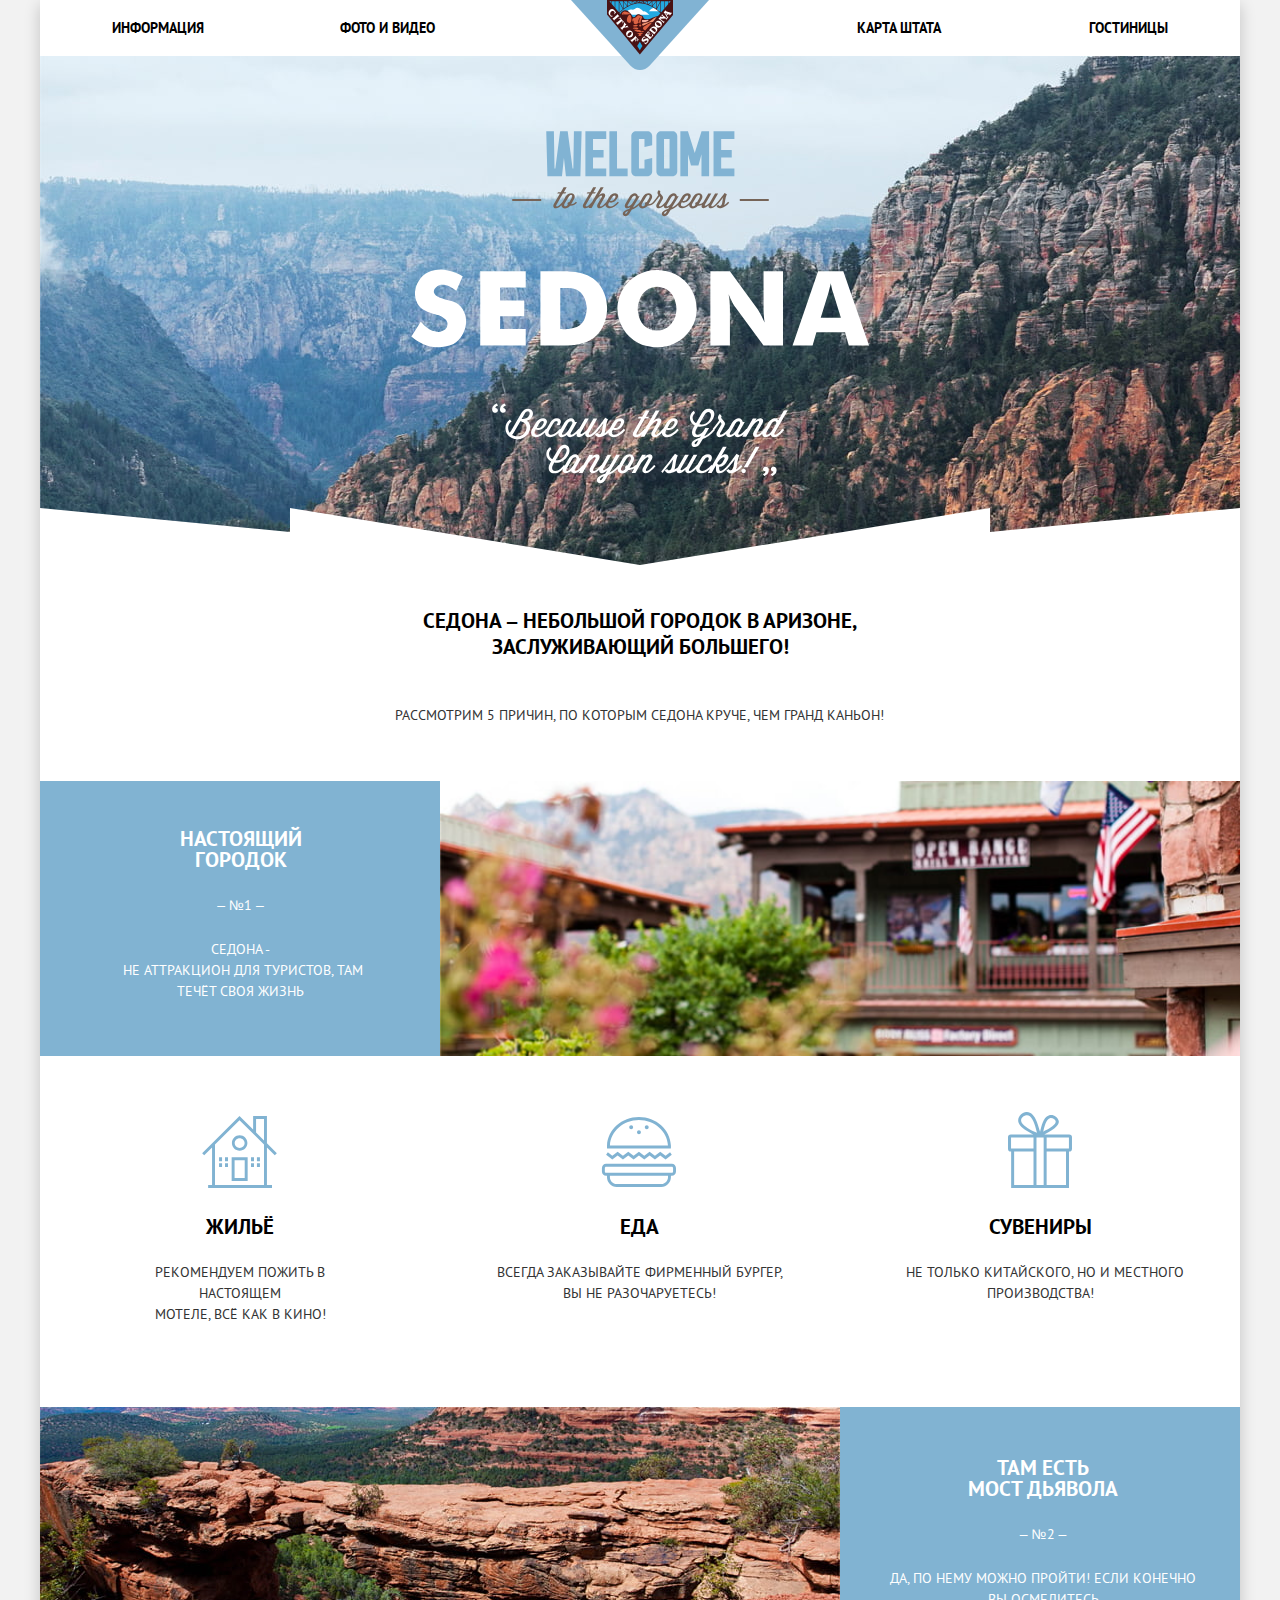
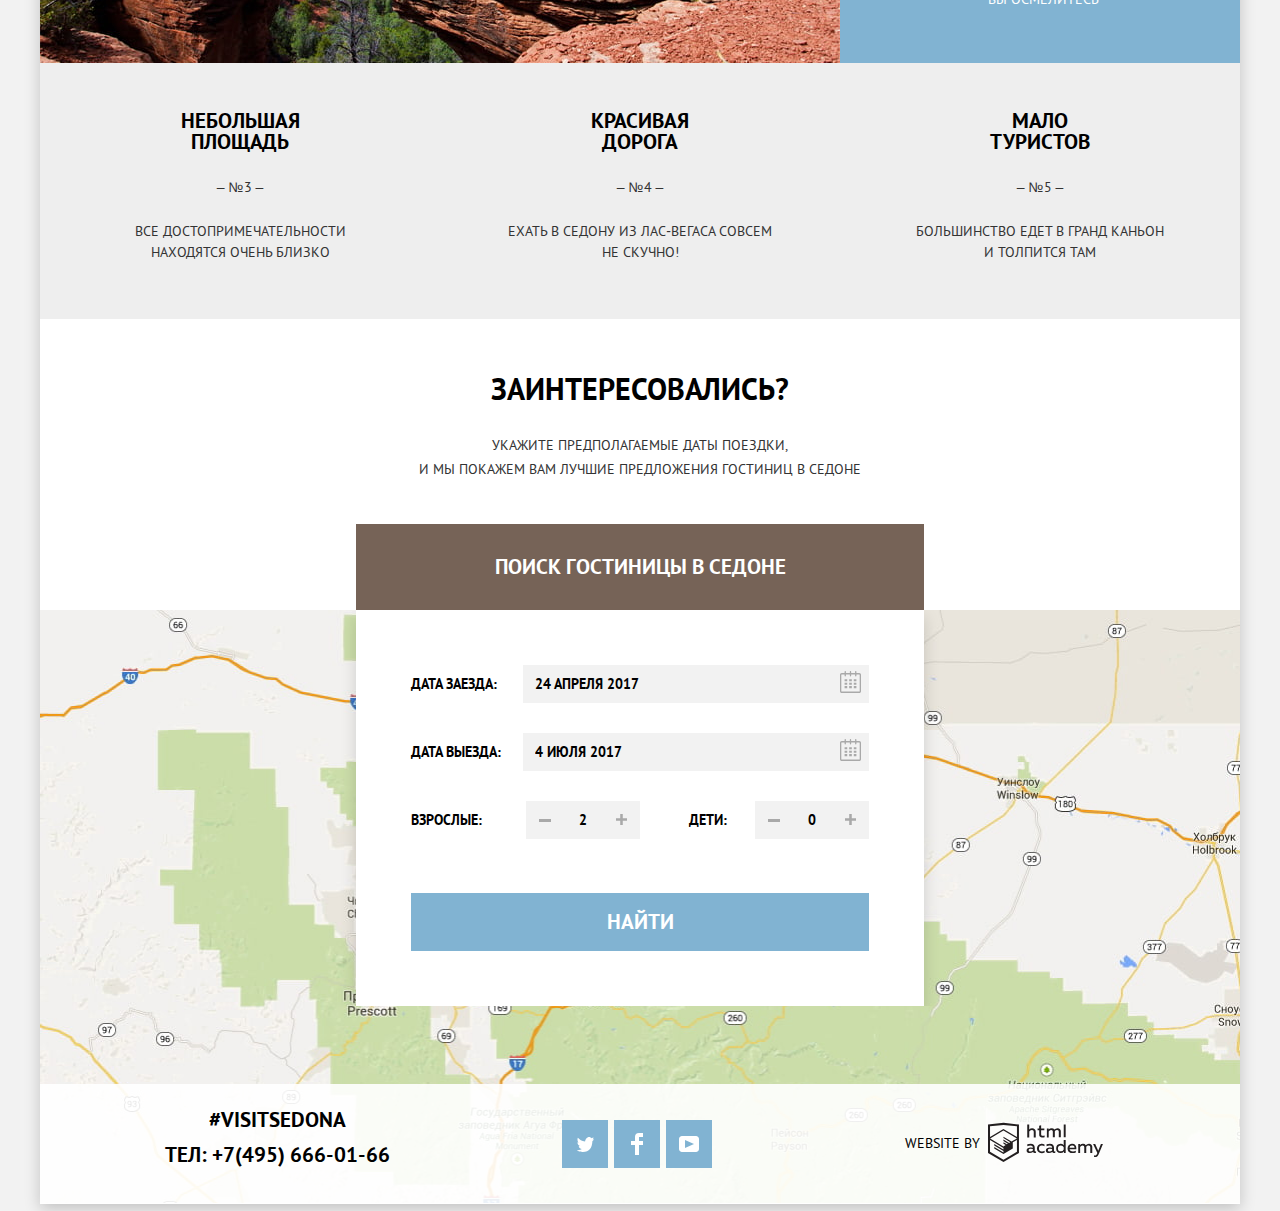
==== commit 9c7c6acc: "Added form animation" ====
--- a/index.html
+++ b/index.html
@@ -97,7 +97,7 @@
 
           <!--Hotel search form-->
           <div class="search-form-container">
-              <form class="search-form" action="https://echo.htmlacademy.ru/" method="get">
+              <form class="search-form modal-show" action="https://echo.htmlacademy.ru/" method="get">
                 <div class="search-item">
                   <p class="check-in search-fields">
                     <label for="check-in-date">Дата заезда:</label>
@@ -213,6 +213,7 @@
         </p> 
       </footer>      
     </div>
+    <script src="js/script.js"></script>
   </body>
 </html>
   --- a/css/style.css
+++ b/css/style.css
@@ -576,17 +576,46 @@
   outline: none;
 }
 
+/* Animations */
+
+@keyframes bounce {
+  0% {
+    transform: translateY(-2000px);
+  }
+
+  70% {
+    transform: translateY(30px);
+  }
+
+  90% {
+    transform: translateY(-10px);
+  }
+
+  100% {
+    transform: translateY(0);
+  }
+}
+
 /*Hotel search form*/
 
 .search-form-container {
+  overflow: hidden;
   position: absolute;
   width: 1200px;
   display: flex;
   justify-content: center;
 }
 
+.modal-close {
+  display: none;
+}
+
+.modal-show {
+  display: flex;
+  animation: bounce 0.6s
+}
+
 .search-form {
-  display: flex;
   flex-direction: column;
   align-items: center;
   width: 458px;
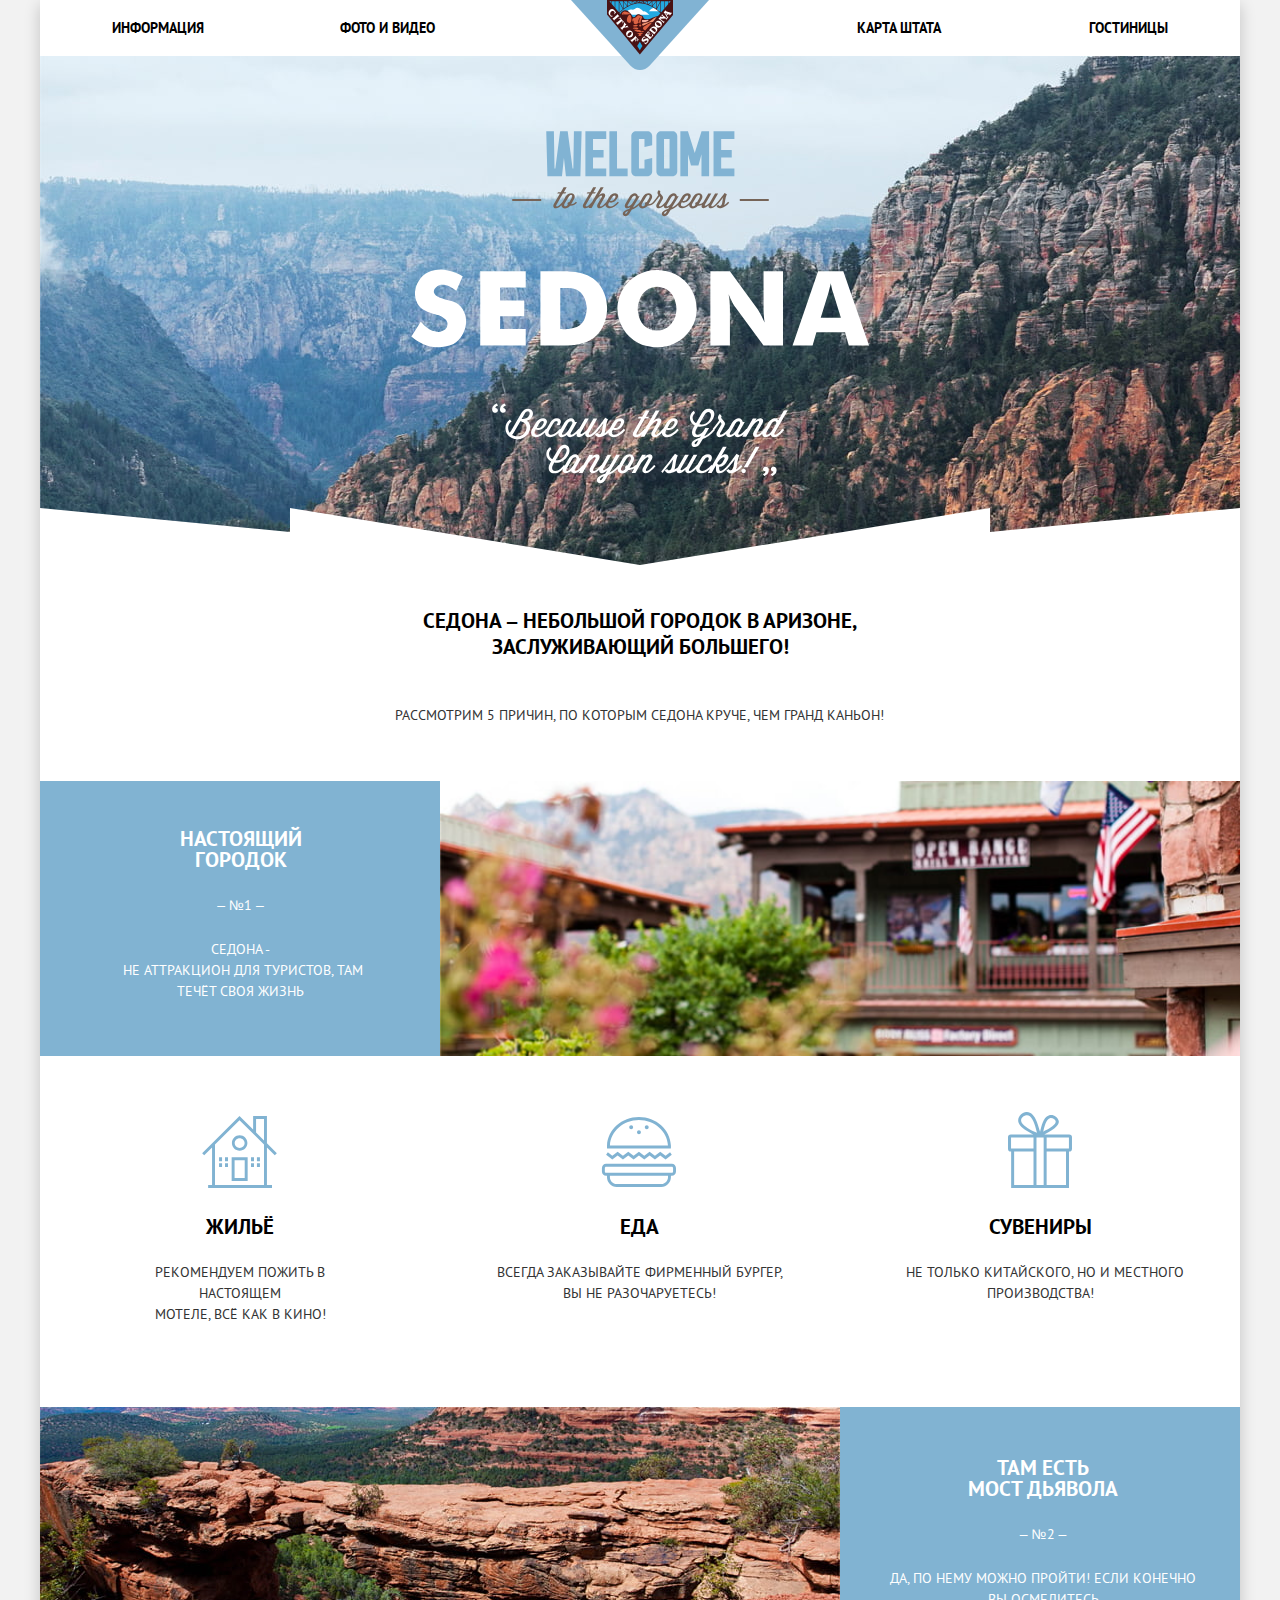
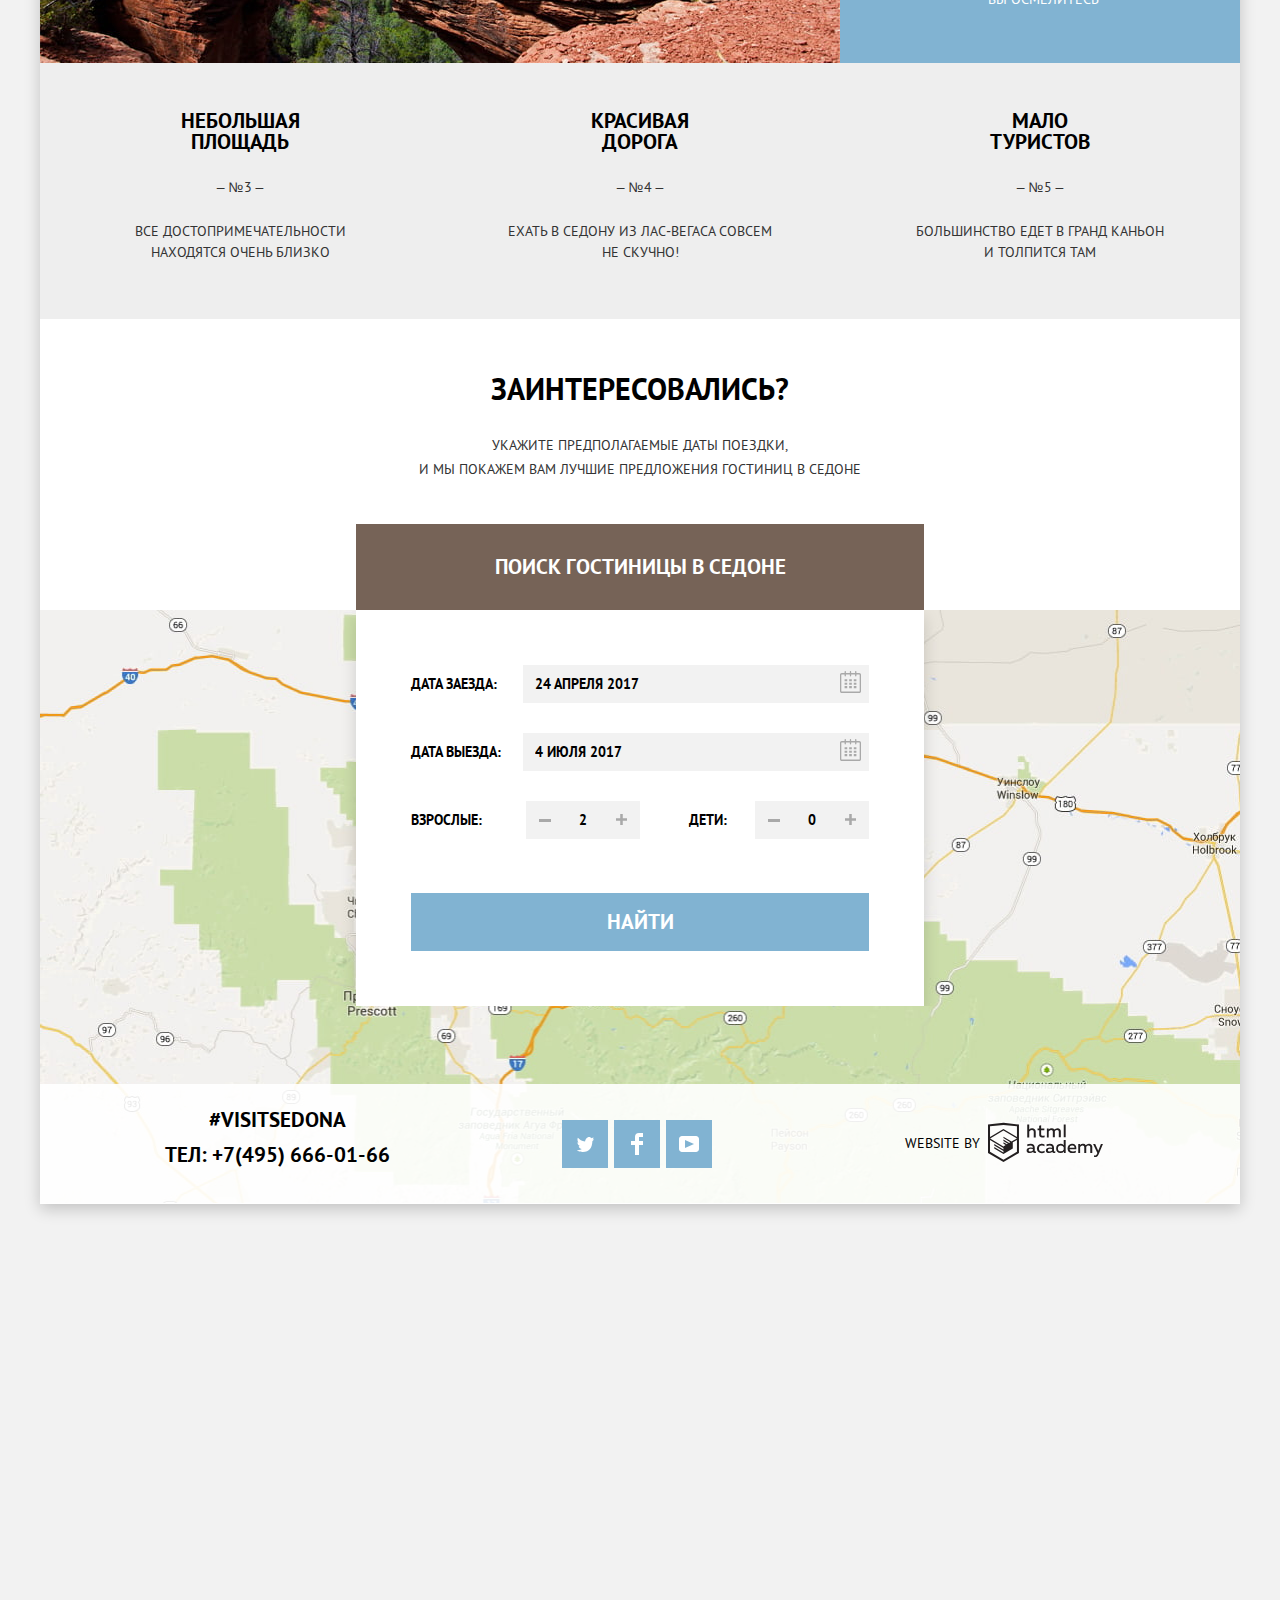
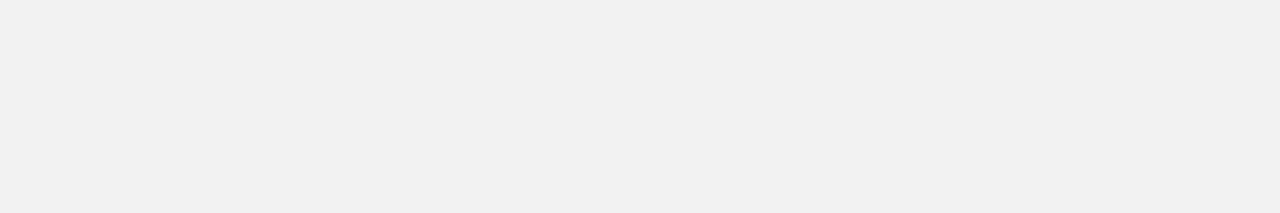
==== commit 5b7d1668: "Added map" ====
--- a/index.html
+++ b/index.html
@@ -155,7 +155,10 @@
           </div>
         </section>
         <div class="map">
-        <img src="img/map.jpg" width="1200" height="594" alt="Карта города Седона">
+          <iframe src="https://www.google.com/maps/embed?pb=!1m18!1m12!1m3!1d497905.2574216714!2d-111.73777844531823!3d34.9317826368624!2m3!1f0!2f0!3f0!3m2!1i1024!2i768!4f13.1!3m3!1m2!1s0x872da132f942b00d%3A0x5548c523fa6c8efd!2z0KHQtdC00L7QvdCwLCDQkNGA0LjQt9C-0L3QsCA4NjMzNiwg0KHQqNCQ!5e0!3m2!1sru!2sfi!4v1592581021978!5m2!1sru!2sfi" 
+            width="1200" height="594" frameborder="0" style="border:0;" allowfullscreen="" aria-hidden="false" tabindex="0">
+          </iframe>
+          <img src="img/map.jpg" width="1200" height="594" alt="Карта города Седона">
         </div>
       </main>   
       
--- a/css/style.css
+++ b/css/style.css
@@ -601,6 +601,7 @@
 .search-form-container {
   overflow: hidden;
   position: absolute;
+  z-index: 30;
   width: 1200px;
   display: flex;
   justify-content: center;
@@ -844,9 +845,24 @@
   height: 594px;
 }
 
+.map iframe {
+  position: relative;
+  z-index: 20;
+  border: none;
+}
+
+.map img {
+  position: relative;
+  top: -602px;
+  left: 0;
+  z-index: 10;
+}
+
 /* Footer */
 
 .main-footer {
+  position: relative;
+  z-index: 30;
   display: grid;
   align-items: center;
   grid-template-columns: 1fr 1fr 1fr;
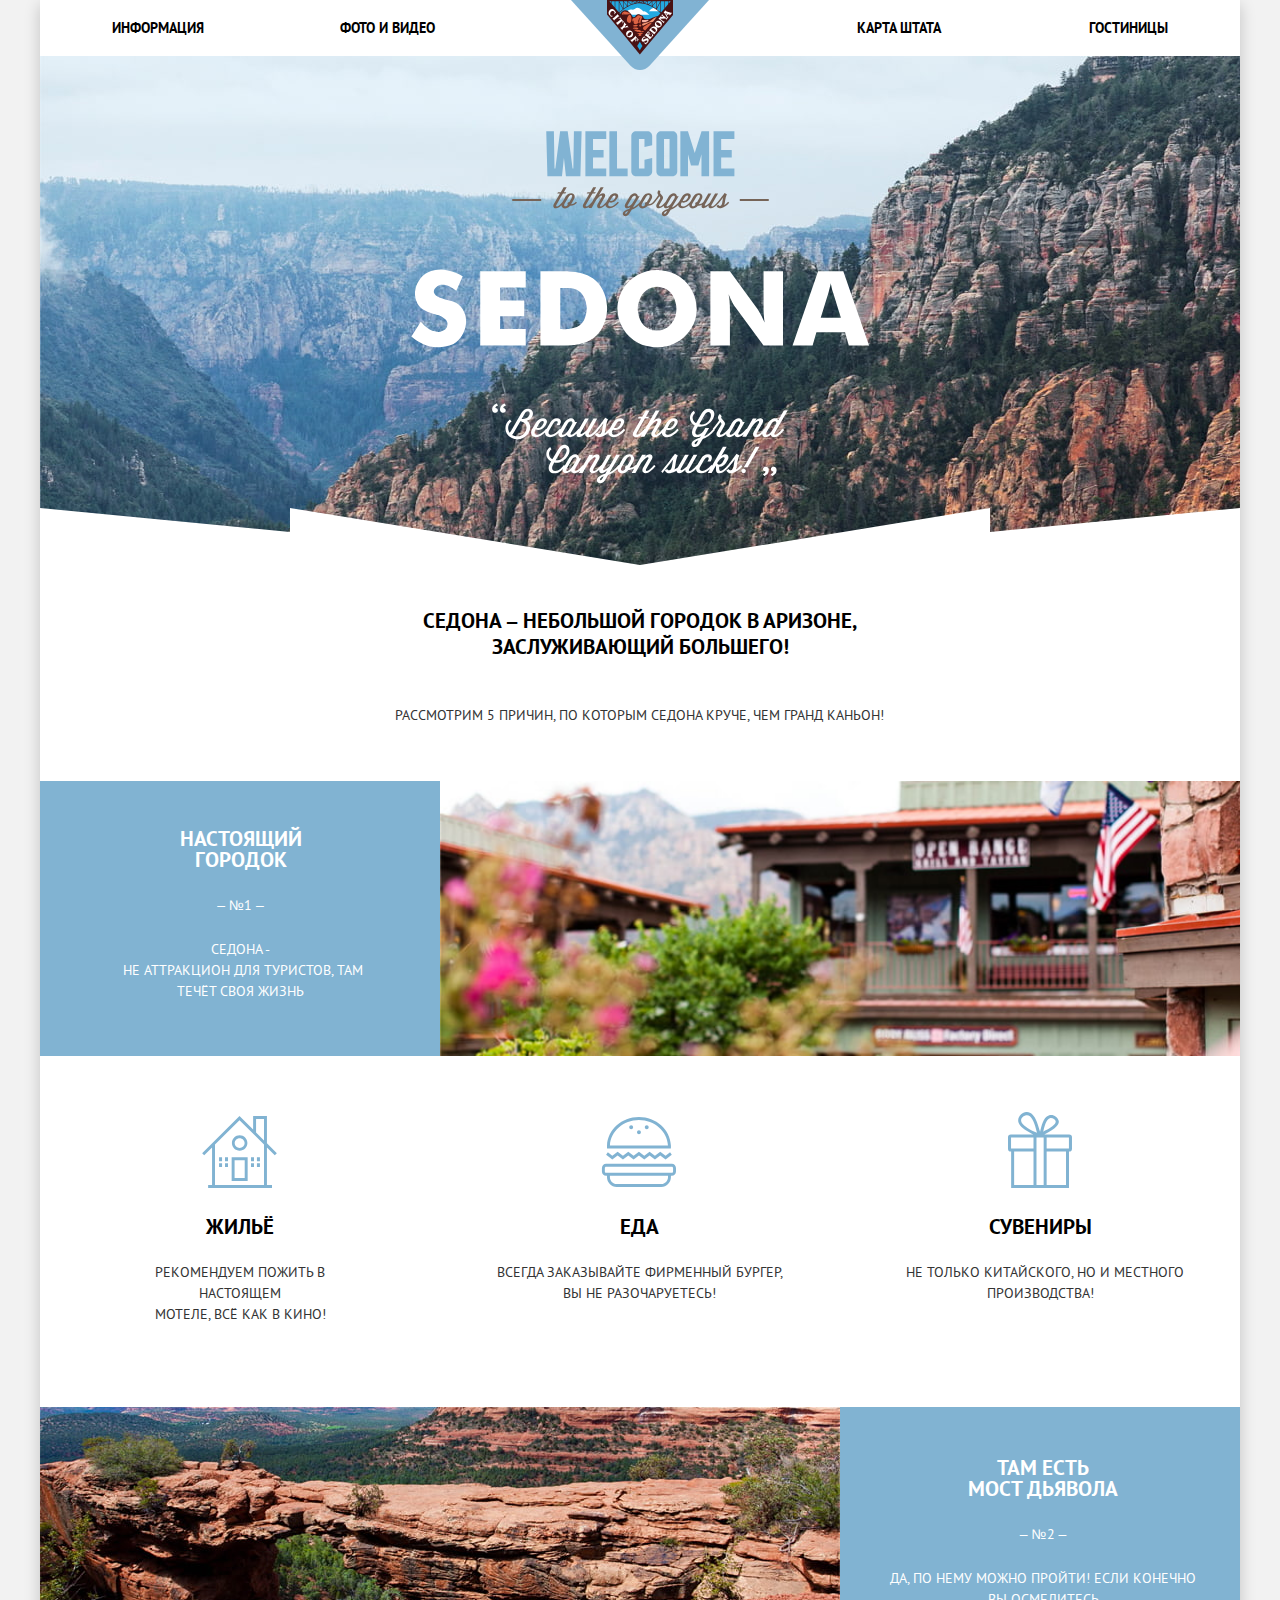
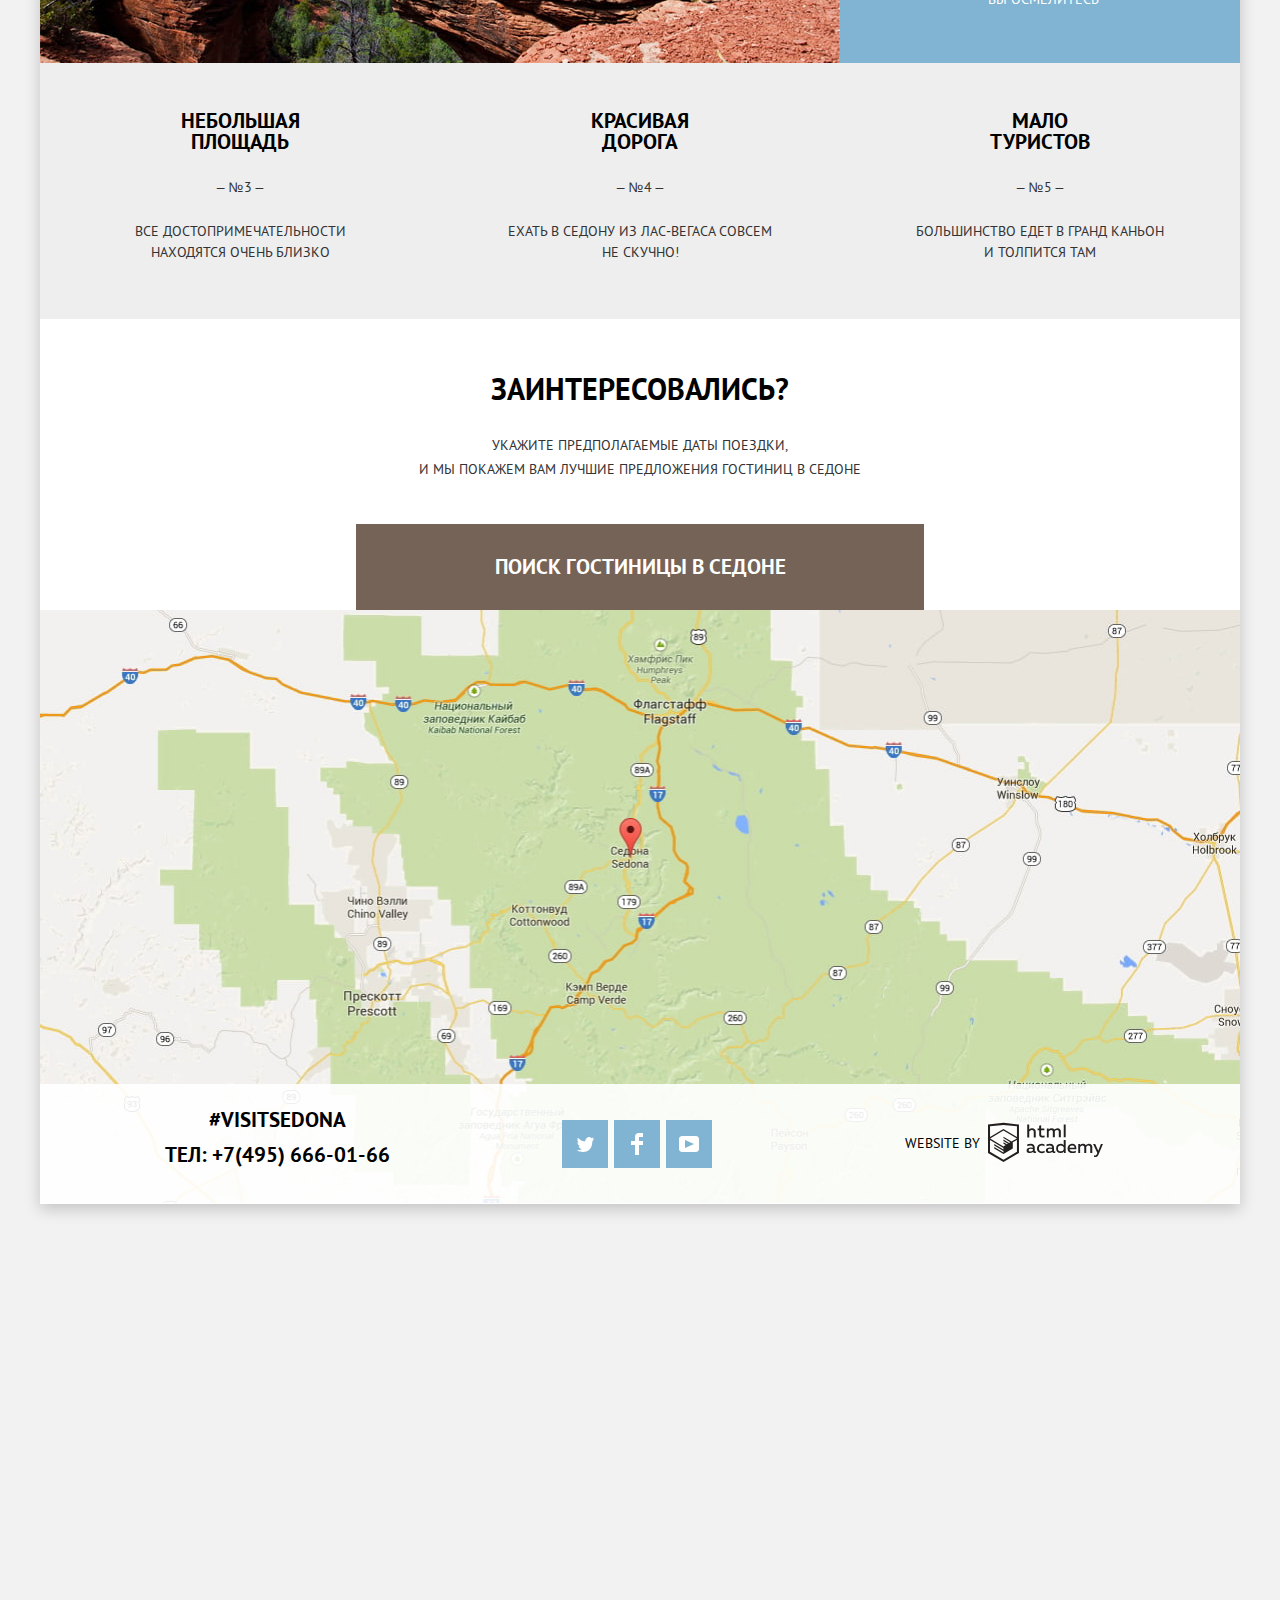
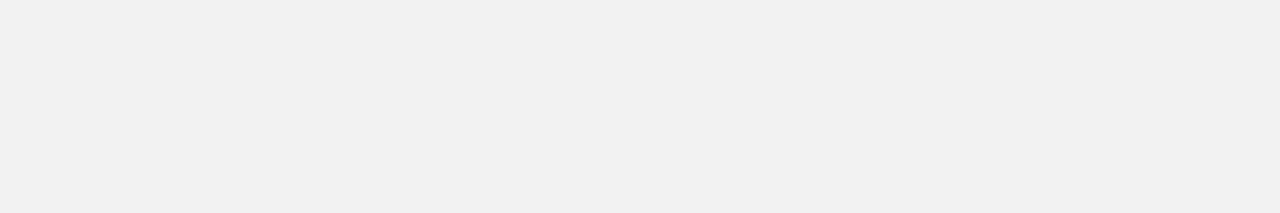
==== commit a2235b2e: "finalize project" ====
--- a/index.html
+++ b/index.html
@@ -4,7 +4,7 @@
     <meta charset="utf-8">
     <title>HTML Academy: Седона</title>
     <link href="css/normalize.css" rel="stylesheet">
-    <link href="css/style.css" rel="stylesheet">
+    <link href="css/style.min.css" rel="stylesheet">
   </head>
   <body>
     <div class="main-wrapper">
@@ -101,7 +101,7 @@
                 <div class="search-item">
                   <p class="check-in search-fields">
                     <label for="check-in-date">Дата заезда:</label>
-                    <input id="check-in-date" type="text" name="check-in-date" placeholder="24 апреля 2017" required>
+                    <input id="check-in-date" type="text" name="check-in-date" placeholder="24 апреля 2017">
                     <button class="button-calendar" type="button" aria-label="Календарь">
                       <svg xmlns="http://www.w3.org/2000/svg" width="21" height="22" viewBox="0 0 21 22">
                         <path d="M19.251 2.025h-2.845V.648c0-.381-.294-.689-.656-.689-.363 0-.656.308-.656.689v1.377h-3.938V.648c0-.381-.294-.689-.655-.689-.363 0-.657.308-.657.689v1.377H5.906V.648c0-.381-.294-.689-.656-.689-.363 0-.657.308-.657.689v1.377H1.75C.784 2.025 0 2.847 0 3.862v16.302C0 21.179.784 22 1.75 22h17.501c.966 0 1.749-.821 1.749-1.836V3.862c0-1.015-.783-1.837-1.749-1.837zm.437 18.139a.448.448 0 0 1-.437.459H1.75a.45.45 0 0 1-.438-.459V3.862a.45.45 0 0 1 .438-.459h2.844v1.378c0 .381.294.689.657.689.362 0 .656-.308.656-.689V3.403h3.938v1.378c0 .381.294.689.657.689.361 0 .655-.308.655-.689V3.403h3.938v1.378c0 .381.293.689.656.689.362 0 .656-.308.656-.689V3.403h2.845c.241 0 .437.206.437.459v16.302z"/><path d="M4.594 8.225h2.625v2.066H4.594zM4.594 11.668h2.625v2.067H4.594zM4.594 15.112h2.625v2.066H4.594zM9.188 15.112h2.625v2.066H9.188zM9.188 11.668h2.625v2.067H9.188zM9.188 8.225h2.625v2.066H9.188zM13.781 15.112h2.625v2.066h-2.625zM13.781 11.668h2.625v2.067h-2.625zM13.781 8.225h2.625v2.066h-2.625z"/>
@@ -112,7 +112,7 @@
                 <div class="search-item">
                   <p class="check-out search-fields">
                     <label for="check-out-date">Дата выезда:</label>
-                    <input id="check-out-date" type="text" name="check-out-date" placeholder="4 июля 2017" required>
+                    <input id="check-out-date" type="text" name="check-out-date" placeholder="4 июля 2017">
                     <button class="button-calendar" type="button" aria-label="Календарь">
                       <svg xmlns="http://www.w3.org/2000/svg" width="21" height="22" viewBox="0 0 21 22">
                         <path d="M19.251 2.025h-2.845V.648c0-.381-.294-.689-.656-.689-.363 0-.656.308-.656.689v1.377h-3.938V.648c0-.381-.294-.689-.655-.689-.363 0-.657.308-.657.689v1.377H5.906V.648c0-.381-.294-.689-.656-.689-.363 0-.657.308-.657.689v1.377H1.75C.784 2.025 0 2.847 0 3.862v16.302C0 21.179.784 22 1.75 22h17.501c.966 0 1.749-.821 1.749-1.836V3.862c0-1.015-.783-1.837-1.749-1.837zm.437 18.139a.448.448 0 0 1-.437.459H1.75a.45.45 0 0 1-.438-.459V3.862a.45.45 0 0 1 .438-.459h2.844v1.378c0 .381.294.689.657.689.362 0 .656-.308.656-.689V3.403h3.938v1.378c0 .381.294.689.657.689.361 0 .655-.308.655-.689V3.403h3.938v1.378c0 .381.293.689.656.689.362 0 .656-.308.656-.689V3.403h2.845c.241 0 .437.206.437.459v16.302z"/><path d="M4.594 8.225h2.625v2.066H4.594zM4.594 11.668h2.625v2.067H4.594zM4.594 15.112h2.625v2.066H4.594zM9.188 15.112h2.625v2.066H9.188zM9.188 11.668h2.625v2.067H9.188zM9.188 8.225h2.625v2.066H9.188zM13.781 15.112h2.625v2.066h-2.625zM13.781 11.668h2.625v2.067h-2.625zM13.781 8.225h2.625v2.066h-2.625z"/>
@@ -156,7 +156,7 @@
         </section>
         <div class="map">
           <iframe src="https://www.google.com/maps/embed?pb=!1m18!1m12!1m3!1d497905.2574216714!2d-111.73777844531823!3d34.9317826368624!2m3!1f0!2f0!3f0!3m2!1i1024!2i768!4f13.1!3m3!1m2!1s0x872da132f942b00d%3A0x5548c523fa6c8efd!2z0KHQtdC00L7QvdCwLCDQkNGA0LjQt9C-0L3QsCA4NjMzNiwg0KHQqNCQ!5e0!3m2!1sru!2sfi!4v1592581021978!5m2!1sru!2sfi" 
-            width="1200" height="594" frameborder="0" style="border:0;" allowfullscreen="" aria-hidden="false" tabindex="0">
+            width="1200" height="594" allowfullscreen="" aria-hidden="false" tabindex="0">
           </iframe>
           <img src="img/map.jpg" width="1200" height="594" alt="Карта города Седона">
         </div>
@@ -216,7 +216,7 @@
         </p> 
       </footer>      
     </div>
-    <script src="js/script.js"></script>
+    <script src="js/compressed.js"></script>
   </body>
 </html>
   --- a/css/style.min.css
+++ b/css/style.min.css
@@ -0,0 +1 @@
+@-webkit-keyframes bounce{0%{transform:translateY(-2000px)}70%{transform:translateY(30px)}90%{transform:translateY(-10px)}to{transform:translateY(0)}}@keyframes bounce{0%{transform:translateY(-2000px)}70%{transform:translateY(30px)}90%{transform:translateY(-10px)}to{transform:translateY(0)}}@-webkit-keyframes shake{0%,to{transform:translateX(0)}10%,30%,50%,70%,90%{transform:translateX(-10px)}20%,40%,60%,80%{transform:translateX(10px)}}@keyframes shake{0%,to{transform:translateX(0)}10%,30%,50%,70%,90%{transform:translateX(-10px)}20%,40%,60%,80%{transform:translateX(10px)}}.visually-hidden{position:absolute;width:1px;height:1px;margin:-1px;border:0;padding:0;clip:rect(0 0 0 0);overflow:hidden}@font-face{font-family:'PT Sans';font-style:normal;font-weight:400;src:url(../fonts/ptsans.woff2) format("woff2"),url(../fonts/ptsans.woff) format("woff")}@font-face{font-family:'PT Sans';font-style:normal;font-weight:700;src:url(../fonts/ptsansbold.woff2) format("woff2"),url(../fonts/ptsansbold.woff) format("woff")}:root{--basic-black: #000000;--basic-white: #FFFFFF;--basic-dark: #333333;--basic-brown: #766357;--basic-grey: #F2F2F2;--bright: #81B3D2;--form-background: #888888;--button-brown-hover:#604E43;--button-brown-active:#503E33;--bright-hover: #669EC0;--bright-active: #5496BD;--light-grey: #EEEEEE;--grey-hover: #EBEBEB;--light-brown: #A9A9A9;--footer-color: rgba(255, 255, 255, 0.9);--white-active: rgba(255, 255, 255, 0.3);--arrow-up: #CACACA;--rating-color: #666666;--logo-normal-background: #231F20;--logo-pressed-background: #BDBBBC;--black-with-opacity: rgba(0, 0, 0, 0.3);--form-shadow-color: rgba(0, 1, 1, 0.15);--pages-shadow: rgba(0, 1, 1, 0.2);--border-color: #E5E5E5}body{min-width:1200px;margin:0;padding:0;font-family:"PT Sans",Arial,sans-serif;font-size:14px;line-height:26px;font-weight:700;color:var(--basic-black);text-transform:uppercase;background-color:var(--basic-grey);background-position:top center;background-repeat:no-repeat}a{text-decoration:none}img{max-width:100%;height:auto}:focus{outline:0}html{height:100%}.container,.main-wrapper{margin-left:auto;margin-right:auto}.main-wrapper{min-height:100%;display:grid;grid-template-rows:-webkit-min-content 1fr -webkit-min-content;grid-template-rows:min-content 1fr min-content;align-content:start;width:1200px;background-color:var(--basic-white);box-shadow:0 5px 15px var(--pages-shadow)}.container{width:1054px}.main-navigation{position:relative;font-size:14px;line-height:26px;color:var(--basic-black);background-position:center}.main-header-logo{position:absolute;top:0;left:50%;transform:translateX(-50%);width:138px;height:70px}.main-header-logo:focus{outline:2px solid var(--bright)}.site-navigation{display:flex;flex-wrap:wrap;align-items:center;width:auto;min-height:26px;padding:15px 72px;margin:0;list-style:none}.site-navigation li{flex-basis:20%}.site-navigation li:nth-child(4n-3){margin-right:17px;text-align:left}.site-navigation li:nth-child(4n-2){text-align:left;margin-right:178px}.site-navigation li:nth-child(4n),.site-navigation li:nth-child(4n-1){text-align:right}.site-navigation li:nth-child(4n){margin-left:auto}.site-navigation a:not([href]){color:var(--basic-brown)}.site-navigation a{display:block;color:var(--basic-black)}.nav-link:visited{color:var(--black-with-opacity)}.nav-link:focus{color:var(--bright)}.nav-link:hover{color:var(--bright)}.nav-link:active{color:var(--black-with-opacity)}.background-photo{height:509px;background-color:var(--bright);background-image:url(../img/zigzag.svg),url(../img/background_photo_index.jpg);background-repeat:no-repeat;background-position:center bottom -2px,center top}.background-photo img{display:block;width:459px;margin:0 auto;padding-top:75px}.features{text-align:center;font-size:21px;line-height:26px}.features-main,.features-show{display:flex;flex-wrap:wrap;justify-content:center;text-align:center;align-items:center;margin:43px 365px 42px}.features-main p,.features-show h2{font-size:21px;line-height:26px;margin:0}.features-show{margin:0 341px 53px 340px}.features-show h2{font-size:14px;font-weight:400;color:var(--basic-dark)}.features-list-first,.first-feature{display:flex;flex-wrap:wrap;flex-direction:column;margin:0}.features-list-first{list-style:none;padding:0}.first-feature{align-items:center;max-width:297px;min-height:155px;position:relative;padding:47px 51px 54px 52px}.first-feature::after,.house::after{content:"";position:absolute;background-repeat:no-repeat}.first-feature::after{background-image:url(../img/image_1_index.jpg);width:800px;height:100%;background-size:cover;left:400px;top:0}.features-list-light{color:var(--basic-white);background-color:var(--bright)}.feature-title{margin-top:0;margin-bottom:25px;font-size:21px;line-height:21px}.first-feature .feature-description,.first-feature .feature-title,.second-feature .feature-description,.second-feature .feature-title{display:flex;flex-wrap:wrap}.feature-number{margin-top:0;margin-bottom:23px}.feature-description{margin:0}.feature-description,.feature-item-list p,.feature-number,.hotel-item span{font-weight:400;font-size:14px;line-height:21px}.feature-item-list{display:flex;flex-wrap:wrap;min-height:248px;padding:0 0 82px;list-style:none;background-color:var(--basic-white)}.feature-item-list-house{width:254px;margin:160px 124px 0 73px}.feature-item-list-food{width:297px;margin-top:160px;margin-bottom:0;margin-right:118px}.feature-item-list-souvenirs{margin-top:160px;margin-bottom:0;width:269px}.food,.house,.souvenirs{position:relative;margin:0 0 25px;font-size:21px;line-height:21px;font-weight:700;color:var(--basic-black)}.feature-item-list p{margin:0;color:var(--basic-dark)}.house::after{background-image:url(../img/icon_house.svg);width:75px;height:72px;top:-100px;right:90px}.food::after{background-image:url(../img/icon_food.svg);width:75px;height:70px;top:-99px;right:112px}.food::after,.second-feature::before,.souvenirs::after{content:"";position:absolute;background-repeat:no-repeat}.souvenirs::after{background-image:url(../img/icon_souvenirs.svg);width:64px;height:77px;top:-104px;right:103px}.second-feature{display:flex;flex-wrap:wrap;flex-direction:column;align-items:center;max-width:301px;min-height:155px;margin:0 0 0 auto;position:relative;padding:50px 49px 51px 50px}.second-feature::before{background-image:url(../img/image_2_index.jpg);width:800px;height:100%;background-size:cover;right:400px;bottom:0}.features-list-second{display:flex;flex-wrap:wrap;min-height:256px;width:100%;list-style:none;background-color:var(--light-grey);padding:0;margin:0}.features-list-dark,.interesting-box{display:flex;flex-direction:column;align-items:center}.features-list-dark{width:258px;padding:47px 71px 54px}.features-list-dark .feature-title{font-size:21px;line-height:21px}.features-list-dark .feature-description,.features-list-dark .feature-title{display:flex;flex-wrap:wrap;align-items:center}.features-list-dark .feature-description,.features-list-dark .feature-number{font-weight:400;font-size:14px;line-height:21px;color:var(--basic-dark)}.interesting-box{flex-wrap:wrap;min-height:233px;margin:58px 316px 0}.interested-title{text-align:center;margin:0;font-size:30px;line-height:24px}.interested-text{text-align:center;padding:18px 0 0;line-height:24px;color:var(--basic-dark);font-weight:400}.search-button{display:flex;flex-wrap:wrap;flex-direction:column;align-items:center;justify-content:center;margin-top:auto;width:568px;min-height:86px;padding:30px 124px 30px 125px;font-family:PT Sans;font-style:normal;font-weight:700;font-size:21px;line-height:26px;text-transform:uppercase;color:var(--basic-white);background-color:var(--basic-brown);border:0;cursor:pointer}.search-button:focus{background-color:var(--button-brown-hover);outline:2px solid var(--basic-black)}.search-button:hover{background-color:var(--button-brown-hover);outline:0}.search-button:active{color:var(--white-active);background-color:var(--button-brown-active);border:0;outline:0}.search-form-container{overflow:hidden;position:absolute;z-index:30;width:1200px;display:flex;justify-content:center}.modal-close{display:none}.modal-show{display:flex;-webkit-animation:bounce .6s;animation:bounce .6s}.modal-error{-webkit-animation:shake .6s;animation:shake .6s}.search-form{flex-direction:column;align-items:center;width:458px;min-height:285px;padding:55px;background:var(--basic-white);box-shadow:0 7px 15px var(--form-shadow-color)}.search-item .check-in,.search-item-guests .guests{margin-top:0;margin-bottom:0}.search-item-guests{display:flex;justify-content:space-between;width:100%;margin:0 0 54px}.guests{width:100%;min-width:226px}.adults-label{margin-right:40px}.children-label{margin-left:auto}.search-form:nth-last-child(-1){margin-top:0;margin-bottom:0}.check-out{margin:0}.check-in input,.check-out input{width:296px;height:38px;padding:0 0 0 12px;margin-left:auto;font-weight:700;font-size:14px;line-height:26px;text-transform:uppercase;color:var(--basic-black)}.check-in input::-moz-placeholder,.check-out input::-moz-placeholder{opacity:1}.check-in input::-webkit-input-placeholder,.check-out input::-webkit-input-placeholder{color:var(--basic-black)}.check-in input::-moz-placeholder,.check-out input::-moz-placeholder{color:var(--basic-black)}.check-in input::placeholder,.check-out input::placeholder{color:var(--basic-black)}.guests input,.search-fields label{font-weight:700;font-size:14px;line-height:26px}.guests input{width:38px;height:38px;padding:0;text-align:center;text-transform:uppercase;color:var(--basic-black)}.search-item{min-width:458px;margin-top:0;margin-bottom:30px;justify-self:center}.search-fields{display:flex;justify-content:space-between;align-items:center}.search-fields label{align-items:center}.search-fields input{background-color:var(--basic-grey);border:0}.search-fields input:hover{background-color:var(--grey-hover);cursor:pointer}.search-fields input:focus{background-color:var(--basic-white);outline:0;cursor:pointer;outline:2px solid var(--border-color)}.btn-minus-children{margin-left:28px}.btn-minus-adults{margin-left:auto}.button-minus{display:flex;justify-content:center;align-items:center}.button-calendar,.button-minus,.button-plus{width:38px;height:38px;padding:0}.button-calendar,.button-minus,.button-plus{fill:var(--light-brown);background-color:var(--basic-grey);border:0;cursor:pointer}.button-calendar:focus path,.button-calendar:hover path,.button-minus:focus rect,.button-minus:hover rect,.button-plus:focus path,.button-plus:hover path{fill:var(--basic-black);cursor:pointer}.button-calendar:active path,.button-minus:active rect,.button-plus:active path{fill:var(--bright);cursor:pointer}.submit-button{display:flex;flex-wrap:wrap;justify-content:center;width:458px;min-height:58px;padding:16px;margin:0;font-family:PT Sans;font-style:normal;font-weight:700;font-size:21px;line-height:26px;text-align:center;text-transform:uppercase;color:var(--basic-white);background-color:var(--bright);border:0;cursor:pointer}.submit-button:hover{background-color:var(--bright-hover);cursor:pointer}.submit-button:focus{background-color:var(--bright-hover);cursor:pointer}.submit-button:active{color:var(--white-active);background-color:var(--bright-active);cursor:pointer;border:0}.map{margin-bottom:-120px;height:594px}.map iframe{position:relative;z-index:20;border:0}.map img{position:relative;top:-602px;left:0;z-index:10}.main-footer{position:relative;z-index:30;display:grid;align-items:center;grid-template-columns:1fr 1fr 1fr;min-height:120px;color:var(--basic-black);background-color:var(--footer-color)}.footer-contacts{display:grid;margin:23px 0 36px 75px;gap:9px;text-align:center}.footer-contacts p{margin:0;font-size:21px;line-height:26px}.footer-contacts a{font-size:21px;line-height:26px;color:var(--basic-black);text-decoration:none}.footer-contacts a:focus,.footer-contacts a:hover{color:var(--bright);text-decoration:none}.footer-social{width:156px;justify-self:center;align-items:center;text-align:center;margin-top:36px;margin-bottom:30px}.footer-social ul{display:flex;flex-wrap:wrap;justify-content:flex-start;min-width:150px;margin:0 auto;padding:0;list-style:none}.footer-social li{margin-right:6px;margin-bottom:6px}.social-button{display:flex;align-items:center;justify-content:center;margin:0;text-decoration:none;width:46px;height:48px;background-color:var(--bright)}.footer-social li:last-child{margin-right:0}.social-button:focus{background-color:var(--bright-hover)}.social-button:hover{background-color:var(--bright-hover)}.social-button:active path{background-color:var(--bright-active);fill:var(--white-active)}.footer-copyright{display:flex;flex-wrap:wrap;justify-content:center;align-items:center;width:327px;margin:38px 0 41px;font-weight:400;font-size:14px;line-height:26px;text-align:center}.logo-academy{display:block;width:115px;height:41px;margin:0 0 0 8px}.logo-academy path{fill:var(--logo-normal-background)}.logo-academy:focus path{fill:var(--bright)}.logo-academy:hover path{fill:var(--bright)}.logo-academy:active path{fill:var(--logo-pressed-background)}.hotel-filter{display:flex;flex-wrap:wrap;width:1200px;min-height:217px;background-color:var(--form-background);background-image:url(../img/background_photo_hotels.jpg);background-repeat:no-repeat;background-size:cover}.hotel-filter-form{display:flex;flex-wrap:wrap;width:100%;height:100%;margin:26px 73px 31px 72px}.infrastructure-item{margin:0 119px 0 0;padding:0;border:0}.infrastructure{display:grid;gap:25px;margin:24px 0 0;padding:0}.housing-type-item{margin:0;padding:0;border:0}.housing-type{display:grid;gap:25px;margin:24px 0 0;padding:0}.hotel-filter-form legend,.housing-type li,.infrastructure li,.rate{font-size:16px;line-height:21px;color:var(--basic-white)}.housing-type,.infrastructure{list-style:none}.housing-type li,.infrastructure li{font-weight:400;font-size:14px}.rate{display:flex;flex-direction:column;margin:0 0 0 auto;padding:0;border:0}.rate-price{margin:0;align-content:flex-start}.price{margin:10px 0 0;display:flex;flex-direction:row;background-image:url(../img/rectangle_filter.svg),url(../img/rectangle_filter_small.svg);background-position:center;background-repeat:no-repeat}.price-input{background-color:transparent;color:var(--basic-white);width:159px;height:36px;text-align:center;border:0;font-weight:400;font-size:14px;line-height:21px;padding:0;cursor:pointer}.price-input::-moz-placeholder{color:var(--basic-white);opacity:1}.price-input::-webkit-input-placeholder{color:var(--basic-white)}.price-input::placeholder{color:var(--basic-white)}.filter-checkbox[type=checkbox]:focus+label::before,.price-input:focus{outline:2px solid var(--bright)}.rate-price-slider{margin-top:20px}.rate-price-range-control{position:relative}.rate-price-range-control-scale{height:2px;background-color:var(--white-active);margin-bottom:32px}.rate-price-range-control-bar{height:2px;background-color:var(--basic-white);width:80%}.rate-price-range-control-toggle{position:absolute;top:-9px;width:20px;height:22px;cursor:pointer;background-image:url(../img/filter_button.svg);transition:transform .3s linear}.rate-price-range-control-toggle:hover{transform:scale(1.1)}.rate-price-range-control-toggle:focus{transform:scale(1.1);outline:2px solid var(--bright)}.show-button{display:flex;flex-wrap:wrap;width:137px;min-height:36px;justify-content:center;padding:5px 35px 6px 36px;margin:0 95px 0 auto;cursor:pointer}.show-button,.show-button:active{font-weight:400;font-size:14px;line-height:21px;align-items:center;text-transform:uppercase;background-color:transparent;color:var(--basic-white);border:2px solid var(--basic-white);border-radius:2px}.show-button:focus,.show-button:hover{color:var(--basic-black);background-color:var(--basic-white)}.filter-checkbox{position:absolute;z-index:-1;opacity:0}.filter-checkbox+label{position:relative;padding-left:40px;cursor:pointer}.filter-checkbox+label::before{content:'';position:absolute;margin-left:1px;top:0;left:0;width:27px;height:23px;background-image:url(../img/checkbox_off.svg);background-repeat:no-repeat}.filter-checkbox:checked+label::before{background-image:url(../img/checkbox_on.svg)}.filter-checkbox:disabled+label::before{opacity:.3}.search-results{display:flex;flex-wrap:wrap;width:1054px;min-height:86px;align-items:flex-start;padding-left:73px;padding-right:73px;margin:0;background-color:var(--basic-white);border-bottom:1px solid var(--border-color)}.search-results h2,.search-results p,.sorting{display:flex;flex-wrap:wrap;justify-content:flex-start;margin:0}.search-results h2{width:135px;padding:29px 28px 31px 0;font-size:21px;line-height:26px}.search-results p,.sorting{font-size:12px;line-height:18px}.search-results p{font-weight:400;padding:31px 0 37px}.sorting{width:690px;list-style:none;padding-top:32px;padding-bottom:36px}.sorting-item:first-child{padding-right:32px}.sorting-item:nth-child(2){padding-right:33px}.sorting-item a{font-weight:400;font-size:12px;line-height:18px;color:var(--basic-black)}.sorting-item:first-child a{color:var(--bright)}.sorting-item:nth-child(2) a{color:var(--black-with-opacity);border-bottom:1px dashed var(--bright)}.sorting-item:last-child a{color:var(--black-with-opacity);border-bottom:1px dashed var(--bright)}.sorting-item a:focus{color:var(--bright);outline:2px solid var(--bright)}.sorting-item a:hover{color:var(--bright)}.sorting-item a:active{color:var(--basic-black);border-bottom:none}.arrow-up-down{display:flex;padding:0;margin-left:auto;margin-top:40px}.arrow-up-down a{line-height:10px}.arrow-up{padding-right:12px}.arrow-up path{fill:var(--arrow-up)}.arrow-down path{fill:var(--bright)}.arrow-down:focus path,.arrow-up:focus path{fill:var(--basic-black)}.arrow-down:hover path,.arrow-up:hover path{fill:var(--basic-black)}.arrow-down:active path,.arrow-up:active path{fill:var(--bright)}.results-list{list-style:none;margin:0;padding:0}.results-list li{display:flex;flex-wrap:wrap;align-items:stretch;min-height:120px;padding-left:73px;padding-right:73px;padding-bottom:30px;border-bottom:1px solid var(--border-color)}.image-box{display:flex;align-items:center;justify-content:center;align-self:flex-start;margin-top:30px}.hotel-item{display:flex;flex-wrap:wrap;flex-direction:column;align-items:flex-start;margin-left:29px;min-height:90px;margin-top:24px}.hotel-item h3{display:flex;flex-wrap:wrap;width:258px;margin-bottom:7px;margin-top:0;font-weight:700;font-size:21px;line-height:26px}.hotel-title{color:var(--basic-black)}.hotel-title:focus,.hotel-title:hover{color:var(--bright)}.hotel-title:active{color:var(--black-with-opacity)}.hotel-item-more-book{display:grid;-moz-column-gap:6px;column-gap:6px;row-gap:16px;grid-template-columns:110px 142px;justify-items:stretch}.hotel-item-price{grid-column-start:2;grid-row-start:1}.book-button,.more-button{display:flex;flex-wrap:wrap;align-items:center;justify-content:center;text-align:center;font-style:normal;font-weight:700;font-size:14px;line-height:21px;color:var(--basic-white);text-transform:uppercase;border:0;cursor:pointer}.more-button{min-width:77px;min-height:21px;padding:3px 16px 3px 17px;background-color:var(--bright)}.book-button{min-width:109px;height:21px;padding:3px 17px 3px 16px;background-color:var(--basic-brown)}.more-button:focus{background-color:var(--bright-hover);outline:2px solid var(--basic-black)}.more-button:hover{background-color:var(--bright-hover)}.book-button:hover{background-color:var(--button-brown-hover)}.book-button:focus{background-color:var(--button-brown-hover);outline:2px solid var(--basic-black)}.book-button:active,.more-button:active{background-color:var(--bright-active);color:var(--white-active)}.book-button:active{background-color:var(--button-brown-active)}.hotel-rating{display:flex;flex-wrap:wrap;margin-left:auto;margin-top:29px;flex-direction:column;align-items:flex-end;justify-content:space-between;min-height:90px}.rating{width:110px;height:27px;margin:0;display:flex;align-items:center;justify-content:center;font-style:normal;font-weight:400;font-size:14px;line-height:21px;color:var(--rating-color);background-color:var(--basic-grey)}.stars{background-image:url(../img/star.svg);background-repeat:space;height:17px;margin:0}.stars,.stars-1{width:19px}.stars-2{width:42px}.stars-3{width:65px}.stars-4{width:88px}.stars-5{width:111px}